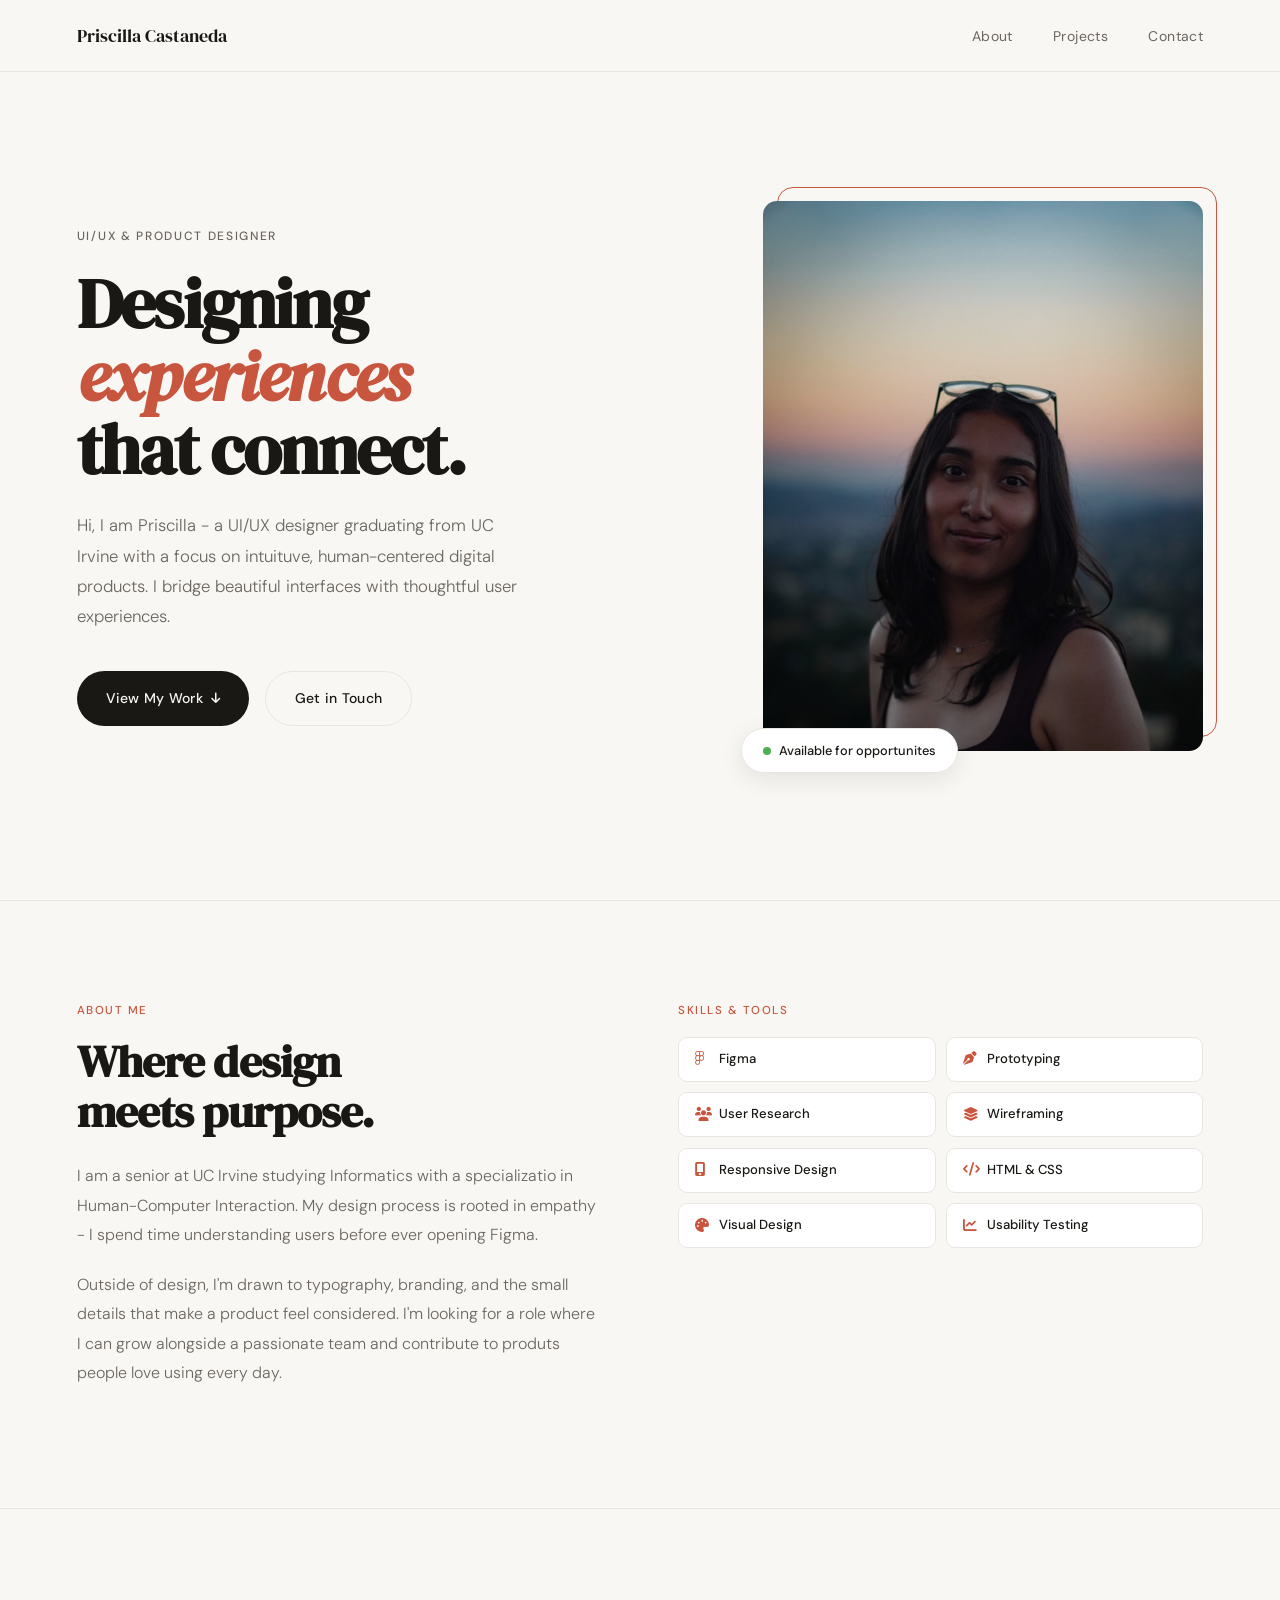
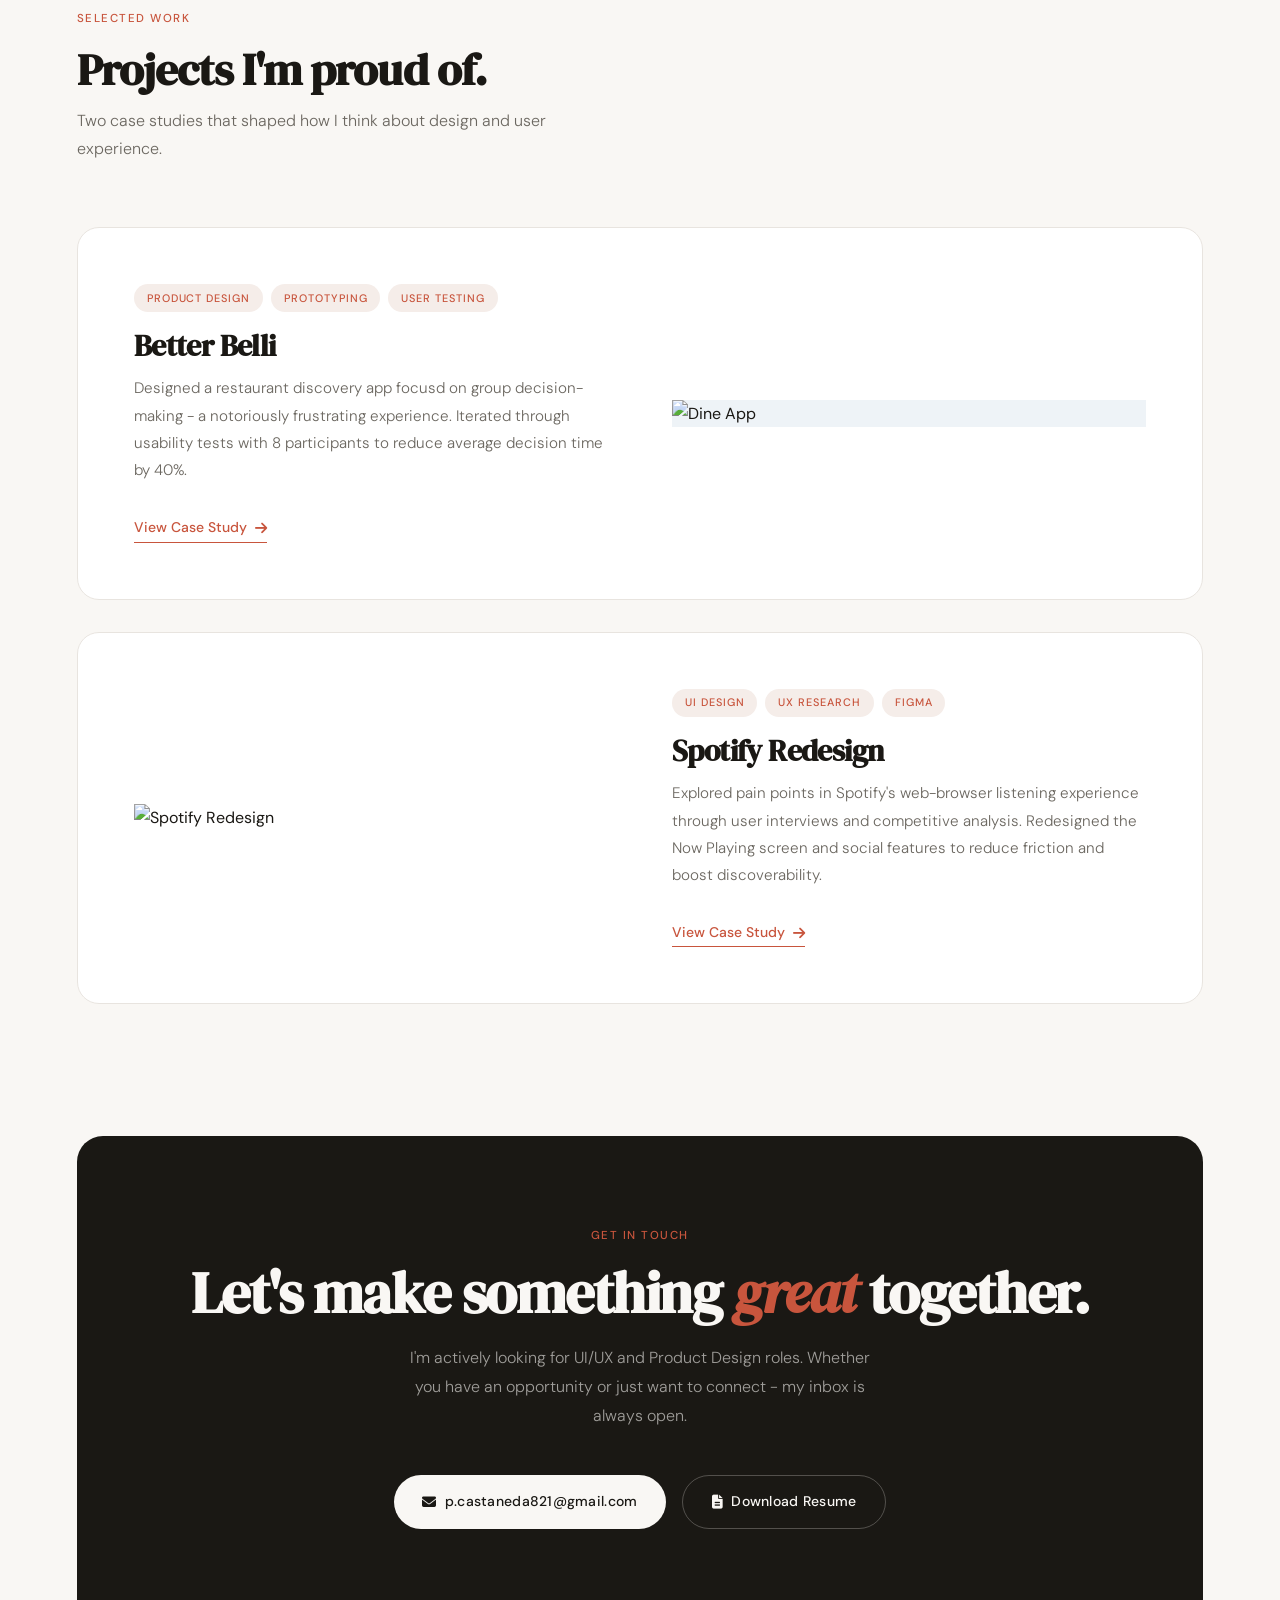
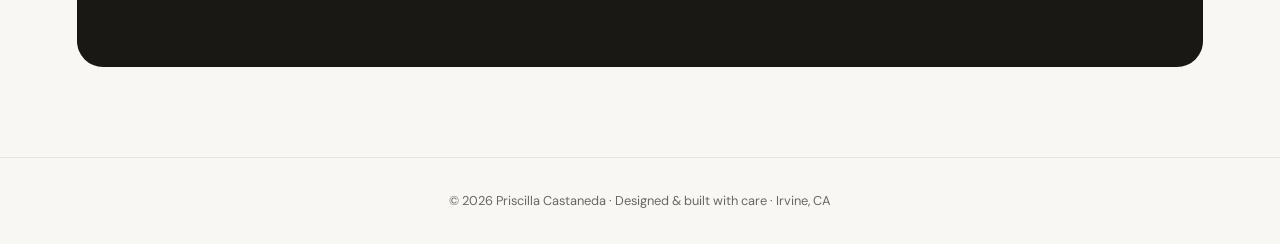
==== index.html @ 70fee2bb "changes" ====
<!doctype html>
<html lang="en">

<!--
WRITTEN BY: Priscilla Castaneda
-->

<head>
  <meta charset="utf-8">
  <meta name="viewport" content="width=device-width, initial-scale =1.0" />
  <meta name="author" content="Priscilla Castaneda">
  <meta name="description" content="Priscilla Castaneda - UI/UX & Product Designer based in Irvine, CA">
  <link rel="preconnect" href="https://fonts.googleapis.com">
  <link rel="preconnect" href="https://fonts.gstatic.com" crossorigin>
  <link
    href="https://fonts.googleapis.com/css2?family=DM+Serif+Display:ital@0;1&family=DM+Sans:ital,opsz,wght@0,9..40,300;0,9..40,400;0,9..40,500;1,9..40,300&display=swap"
    rel="stylesheet">
  <link rel="stylesheet" href="index.css">
  <link rel="stylesheet" href="https://cdnjs.cloudflare.com/ajax/libs/font-awesome/6.5.0/css/all.min.css">


  <title>Priscilla Castaneda - UI/UX Designer</title>
</head>

<body>
  <!-- NAV -->
  <nav>

    <span class="nav-logo">Priscilla Castaneda</span>
    <ul class="nav-links">
      <li><a href="#about">About</a></li>
      <li><a href="#projects">Projects</a></li>
      <li><a href="#contact">Contact</a></li>
    </ul>

  </nav>

  <!--HERO-->

  <section id="hero">
    <div class="hero-text">
      <p class="hero-greeting">UI/UX &amp; Product Designer</p>
      <h1 class="hero-name">Designing<br><em>experiences</em><br>that connect.</h1>
      <p class="hero-bio">
        Hi, I am Priscilla - a UI/UX designer graduating from UC Irvine with a
        focus on intuituve, human-centered digital products. I bridge
        beautiful interfaces with thoughtful user experiences.
      </p>
      <div class="hero-cta">
        <a href="#projects" class="btn-primary">View My Work <i class="fas fa-arrow-down"
            style="font-size:.75rem"></i></a>
        <a href="#contact" class="btn-ghost">Get in Touch</a>
      </div>
    </div>

    <div class="hero-image-wrap">
      <div class="hero-photo-frame">
        <img src="priscilla.jpeg" alt="Priscilla Castaneda" />
        <div class="hero-badge">
          <span class="badge-dot"></span> Available for opportunites
        </div>
      </div>
    </div>
  </section>

  <!--ABOUT-->
  <section id="about" class="section" style="border-top: 1px solid var(--border);">
    <div class="about-grid">
      <div class="reveal">
        <span class="section-label">About Me</span>
        <h2 class="about-heading">Where design<br>meets purpose.</h2>
        <p class="about-body">
          I am a senior at UC Irvine studying Informatics with a specializatio in Human-Computer Interaction.
          My design process is rooted in empathy - I spend time understanding users before ever opening Figma.
        </p>
        <p class="about-body">
          Outside of design, I'm drawn to typography, branding, and the small details that make
          a product feel considered. I'm looking for a role where I can grow alongside a passionate team and
          contribute to produts people love using every day.
        </p>
      </div>
      <div class="reveal" style="transition-delay:.15s">
        <span class="section-label">Skills &amp; Tools</span>
        <div class="skills-grid">
          <div class="skill-chip"><i class="fa-brands fa-figma"></i> Figma</div>
          <div class="skill-chip"><i class="fas fa-pen-nib"></i>Prototyping</div>
          <div class="skill-chip"><i class="fas fa-users"></i>User Research</div>
          <div class="skill-chip"><i class="fas fa-layer-group"></i>Wireframing</div>
          <div class="skill-chip"><i class="fas fa-mobile-screen"></i>Responsive Design</div>
          <div class="skill-chip"><i class="fas fa-code"></i>HTML &amp; CSS</div>
          <div class="skill-chip"><i class="fas fa-palette"></i>Visual Design</div>
          <div class="skill-chip"><i class="fas fa-chart-line"></i>Usability Testing</div>
        </div>
      </div>
    </div>
  </section>

  <section id="projects" class="section" style="border-top: 1px solid var(--border);">
    <div class="projects-intro reveal">
      <span class="section-label">Selected Work</span>
      <h2>Projects I'm proud of.</h2>
      <p>Two case studies that shaped how I think about design and user experience.</p>
    </div>

    <div class="project-card reverse reveal">
      <div class="project-img-wrap" style="background:#EEF3F7;">
        <img src="https://encrypted-tbn0.gstatic.com/images?q=tbn:ANd9GcToB6Zl0UfyRGFQlz-wdnf_TOk6IeLoeWOtQw&s"
          alt="Dine App" />
      </div>
      <div>
        <div class="project-meta">
          <span class="tag">Product Design</span><span class="tag">Prototyping</span>
          <span class="tag">User Testing</span>
        </div>
        <h3 class="project-title">Better Belli</h3>
        <p class="project-desc">
          Designed a restaurant discovery app focusd on group decision-making - a notoriously
          frustrating experience. Iterated through usability tests with 8 participants to reduce average
          decision time by 40%.
        </p>
        <a href="dine-case-study.html" class="project-link">View Case Study <i class="fas fa-arrow-right"></i></a>
      </div>
    </div>

    <div class="project-card reveal">
      <div class="project-img-wrap">
        <img
          src="https://static.vecteezy.com/system/resources/previews/006/057/992/non_2x/spotify-logo-on-transparent-background-free-vector.jpg"
          alt="Spotify Redesign" />
      </div>
      <div>
        <div class="project-meta">
          <span class="tag">UI Design</span><span class="tag">UX Research</span>
          <span class="tag">Figma</span>
        </div>
        <h3 class="project-title">Spotify Redesign</h3>
        <p class="project-desc">
          Explored pain points in Spotify's web-browser listening experience through user interviews and competitive
          analysis.
          Redesigned the Now Playing screen and social features to reduce friction and boost discoverability.
        </p>
        <a href="spotify-case-study.html" class="project-link">View Case Study <i class="fas fa-arrow-right"></i></a>
      </div>
    </div>
  </section>

  <div id="contact" class="reveal">
    <div class="contact-block">
      <span class="section-label">Get in Touch</span>
      <h2>Let's make something <em>great</em> together.</h2>
      <p>I'm actively looking for UI/UX and Product Design roles. Whether you have
        an opportunity or just want to connect - my inbox is always open.
      </p>
      <div class="contact-actions">
        <a href="mailto:p.castaneda821@gmail.com" class="btn-light"><i
            class="fas fa-envelope"></i>p.castaneda821@gmail.com</a>
        <a href="https://drive.google.com/file/d/1xocX229H1OEtYxUV4I8pQM0A27-TrgDI/view?usp=sharing" class="btn-outline-light"><i class="fas fa-file-lines"></i>Download Resume</a>
      </div>
    </div>
  </div>

  <!-- FOOTER -->
  <footer>
    <p>© 2026 Priscilla Castaneda · Designed &amp; built with care · Irvine, CA </p>
  </footer>

  <script>
    const reveals = document.querySelectorAll('.reveal');
    const obs = new IntersectionObserver(entries => {
      entries.forEach(e => {if (e.isIntersecting) e.target.classList.add('visible');});
    }, {threshold: 0.1});
    reveals.forEach(e1 => obs.observe(e1));
  </script>

</body>

</html>
---- index.css ----
*, *::before, *::after { box-sizing: border-box; margin: 0; padding:0; }

    :root {
        --bg: #F9F7F4;
        --surface: #FFFFFf;
        --ink: #1A1814;
        --ink-soft: #6B6760;
        --accent: #C8553D;
        --accent-light: #F5EDE9;
        --border: #E8E4DF;
        --radius: 12px;
        --nav-h: 72px;
        --font-display: 'DM Serif Display', Georgia, serif;
        --font-body: 'DM Sans', sans-serif;
    }


    html { scroll-behavior: smooth;}


    body {
        background: var(--bg);
        color: var(--ink);
        font-family: var(--font-body);
        font-size: 16px;
        line-height: 1.7;
        -webkit-font-smoothing: antialiased;
    }

    img {display: block; max-width: 100%; }
    a {color: inherit; text-decoration: none; }

    nav {
        position: fixed; top:0; left: 0; right: 0;
        height: var(--nav-h);
        background: rgba(249,247,244,0.9);
        backdrop-filter: blur(14px);
        border-bottom: 1px solid var(--border);
        display: flex; align-items: center; justify-content: space-between;
        padding: 0 6vw; z-index: 100;
    }

    .nav-logo {
        font-family: var(--font-display);
        font-size: 1.15rem; color: var(--ink);
    }
    .nav-links {display: flex; gap: 2.5rem; list-style: none; }
    .nav-links a {
        font-size: 0.875rem; font-weight: 400; color: var(--ink-soft);
        letter-spacing: 0.03em; position: relative; transition: color 0.2s;
    }

    .nav-links a::after {
        content: ''; position: absolute; bottom: -3px; left: 0; 
        width: 0; height: 1px; background: var(--accent);
        transition: width 0.25s ease;
    }
    .nav-links a:hover {color: var(--ink); }
    .nav-links a:hover::after {width: 100%; }

    /* -- HERO -- */

    #hero {
        min-height: 100svh;
        display: grid; grid-template-columns: 1fr 1fr;
        align-items: center; gap: 4rem;
        padding: calc(var(--nav-h) + 60px) 6vw 80px;
    }

    .hero-greeting {
        font-size: 0.75rem; font-weight: 500; letter-spacing: 0.14em;
        text-transform: uppercase; color: var(--ink-soft); margin-bottom: 1.25rem;
        opacity: 0; animation: fadeUp 0.7s ease 0.1s forwards;
    }

    .hero-name {
        font-family: var(--font-display);
        font-size: clamp(3.25rem, 5.5vw, 5.5rem);
        line-height: 1.04; letter-spacing: -0.025em; margin-bottom: 1.5rem;
        opacity: 0; animation: fadeUp 0.7s ease 0.25s forwards;
    }

    .hero-name em {
        font-style: italic; color: var(--accent);
    }

    .hero-bio {
        font-size: 1.05rem; font-weight: 300; color: var(--ink-soft);
        line-height: 1.8; max-width: 460px; margin-bottom: 2.5rem;
        opacity: 0; animation: fadeUp 0.7s ease 0.4s forwards;
    }

    .hero-cta {
        display: flex; gap: 1rem; flex-wrap: wrap;
        opacity: 0; animation: fadeUp 0.7s ease 0.55s forwards;
    }

    .btn-primary {
        display: inline-flex; align-items: center; gap: 0.5rem;
        background: var(--ink); color: var(--bg);
        font-family: var(--font-body); font-size: 0.875rem; font-weight: 500;
        padding: 0.9rem 1.8rem; border-radius: 999px; letter-spacing: 0.02em;
        transition: background 0.2s, transform 0.2s;
    }
    
    .btn-primary:hover {background: var(--accent); transform: translateY(-2px);}

    .btn-ghost {
        display: inline-flex; align-items: center; gap: 0.5rem;
        background: transparent; color: var(--ink);
        font-family: var(--font-body); font-size: 0.875rem; font-weight: 500;
        padding: 0.9rem 1.8rem; border-radius: 999px;
        border: 1.5px solid var(--border); letter-spacing: 0.02em;
        transition: border-color 0.2s, transform 0.2s;
    }

    .btn-ghost:hover { border-color: var(--ink); transform: translateY(-2px);}

    /* Hero photo */
    .hero-image-wrap {
        display: flex; justify-content: flex-end; align-items: center;
        opacity: 0; animation: fadeIn 0.9s ease 0.5s forwards;
    }

    .hero-photo-frame {
        position: relative; width: min(440px, 44vw);
    }

    .hero-photo-frame::before {
        content: ''; position: absolute;
        inset: -14px -14px 14px 14px;
        border: 1.5px solid var(--accent);
        border-radius: 16px; z-index: 0;
    }

    .hero-photo-frame img {
        position: relative; z-index: 1; width: 100%;
        aspect-ratio: 4/5; object-fit: cover; object-position: top center;
        border-radius: 14px; filter: grayscale(10%);
    }

    .hero-badge {
        position: absolute; bottom: -22px; left: -22px; z-index: 2;
        background: var(--surface); border: 1px solid var(--border);
        border-radius: 999px; padding: 0.65rem 1.3rem;
        font-size: 0.8rem; font-weight: 500; color: var(--ink);
        display: flex; align-items: center; gap: 0.5rem;
        box-shadow: 0 6px 24px rgba(0,0,0,0.09); white-space: nowrap;
    }

    .badge-dot {
        width: 8px; height: 8px; border-radius: 50%; background: #4CAF50;
        animation: pulse 2s ease infinite;
    }

    /* -- SECTION SHARED --*/
    .section {padding: 100px 6vw; }
    .section-label {
        font-size: 0.72rem; font-weight: 500; letter-spacing: 0.13em;
        text-transform: uppercase; color: var(--accent); margin-bottom: 1rem;
        display: block;
    }

    /* -- ABOUT */
    .about-grid {
        display: grid; grid-template-columns: 1fr 1fr; gap: 6vw; align-items: start;
    }

    .about-heading {
        font-family: var(--font-display);
        font-size: clamp(2.25rem, 3.5vw, 3.25rem);
        line-height: 1.12; letter-spacing: -0.02em; margin-bottom: 1.5rem;
    }

    .about-body {
        font-size: 1rem; font-weight: 300; color: var(--ink-soft);
        line-height: 1.85; margin-bottom: 1.25rem;
    }

    .skills-grid {
        display: grid; grid-template-columns: 1fr 1fr; gap: 0.65rem; margin-top: 0.5rem;
    }

    .skill-chip {
        background: var(--surface); border: 1px solid var(--border);
        border-radius: 9px; padding: 0.65rem 1rem;
        font-size: 0.82rem; font-weight: 500; color: var(--ink);
        display: flex; align-items: center; gap: 0.5rem;
        transition: border-color 0.2s, transform 0.15s;
    }

    .skill-chip:hover { 
        border-color: var(--accent); transform:  translateY(-2px);
    }
    .skill-chip i {color: var(--accent); width: 16px; font-size: 0.85rem; }

    /* -- PROJECTS -- */
    .projects-intro { max-width: 520px; margin-bottom: 4rem;}
    .projects-intro h2 {
        font-family: var(--font-display);
        font-size: clamp(2.25rem, 3.5vw, 3.25rem);
        line-height: 1.12; letter-spacing: -0.02em; margin-bottom: 0.75rem;
    }

    .projects-intro p {
        font-size: 1rem; font-weight: 300; color: var(--ink-soft); line-height: 1.75;
    }

    .project-card {
        display: grid; grid-template-columns: 1fr 1fr;
        gap: 5vw; align-items: center;
        background: var(--surface); border: 1px solid var(--border);
        border-radius: 22px; padding: 3.5rem; margin-bottom: 2rem;
        transition: box-shadow 0.35s, transform 0.35s; overflow: hidden;
    }

    .project-card:hover { box-shadow: 0 20px 60px rgba(0,0,0,0.09); transform: translateY(-5px);}

    .project-card.reverse {
        direction: rtl;
    }
    .project-card.reverse > * { direction: ltr;}

    .project-img-wrap img{
        width: 72%; height: 72%; object-fit: contain;
        transition: transform 0.45s ease;
    }

    .project-card:hover .project-img-wrap img { transform: scale(1.07);}

    .project-meta { display: flex; gap: 0.5rem; flex-wrap: wrap; margin-bottom: 1rem;}

    .tag {
        font-size: 0.68rem; font-weight: 500; letter-spacing: 0.09em;
        text-transform:uppercase; background: var(--accent-light);
        color: var(--accent); padding: 0.3rem 0.8rem; border-radius: 999px;
    }

    .project-title{
        font-family: var(--font-display);
        font-size: 1.85rem; letter-spacing: -0.02em; line-height: 1.2; margin-bottom: 0.75rem;
    }

    .project-desc{
        font-size: 0.95rem; font-weight: 300; color: var(--ink-soft);
        line-height: 1.8; margin-bottom: 1.75rem;
    }

    .project-link{
        display: inline-flex; align-items: center; gap: 0.5rem;
        font-size: 0.875rem; font-weight: 500; color: var(--accent);
        border-bottom: 1px solid var(--accent); padding-bottom: 2px;
        transition: gap 0.2s;
    }

    .project-link:hover {gap: 0.85rem;}

    /* -- CONTACT -- */
    .contact-block{
        background: var(--ink); color: var(--bg);
        border-radius: 26px; margin: 0 6vw 90px;
        padding: 90px 6vw; text-align: center;
    }

    .contact-block .section-label {color: var(--accent);}
    .contact-block h2{
        font-family: var(--font-display);
        font-size: clamp(2.25rem, 4.5vw, 4rem);
        line-height: 1.08; letter-spacing: -0.025em;
        color: var(--bg); margin-bottom: 1.25rem;
    }

    .contact-block h2 em {font-style: italic; color: var(--accent);}
    .contact-block p{
        font-size: 1rem; font-weight: 300;
        color: rgba(249,247,244,0.6); max-width: 460px;
        margin: 0 auto 2.75rem; line-height: 1.8;
    }

    .contact-actions {
        display: flex; justify-content: center; gap: 1rem;
        flex-wrap: wrap; margin-bottom: 3rem;
    }

    .btn-light{
        display: inline-flex; align-items: center; gap: 0.5rem;
        background: var(--bg); color: var(--ink);
        font-family: var(--font-body); font-size: 0.875rem; font-weight: 500;
        padding: 0.9rem 1.8rem; border-radius: 999px; letter-spacing: 0.02em;
        transition: background 0.2s, color 0.2s, transform 0.2s;
    }

    .btn-light:hover { background: var(--accent); color: white; transform: translateY(-2px);}
    .btn-outline-light {
        display: inline-flex; align-items: center; gap: 0.5rem;
        background: transparent; color: var(--bg);
        font-family: var(--font-body); font-size: 0.875rem; font-weight: 500;
        padding: 0.9rem 1.8rem; border-radius: 999px;
        border: 1.5px solid rgba(249, 247, 244, 0.25); letter-spacing: 0.02em;
        transition: border-color 0.2s, transform 0.2s;
    }

    .btn-outline-light:hover {border-color: var(--bg); transform: translateY(-2px);}

    .social-row {display: flex; justify-content: center; gap: 1.1rem;}
    .social-row a {
        width: 46px; height: 46px; border-radius: 50%;
        border: 1px solid rgba(249, 247, 244, 0.18);
        display: flex; align-items: center; justify-content: center;
        color: rgba(249,247, 244, 0.55); font-size: 1rem;
        transition: border-color 0.2s, color 0.2s, transform 0.2s;
    }

    .social-row a:hover { border-color: var(--accent); color: var(--accent); transform: translateY(-3px);}

    /* -- FOOTER -- */
    footer {
        text-align: center; padding: 2rem 6vw;
        font-size: 0.8rem; color: var(--ink-soft);
        border-top: 1px solid var(--border);
    }

    /* -- REVEAL -- */
    .reveal {
        opacity: 0; transform: translateY(30px);
        transition: opacity 0.65s ease, transform 0.65s ease;
    }
    .reveal.visible { opacity: 1; transform: translateY(0);}

    /* -- ANIMATION -- */
    @keyframes fadeUp{
        from {opacity: 0; transform: translateY(24px);}
        to {opacity: 1; transform: translateY(0);}
    }

    @keyframes fadeIn{
        from {opacity: 0;} to {opacity: 1;}
    }

    @keyframes pulse {
        0%, 100% {opacity: 1; transform: scale(1);}
        50% {opacity: 0.55; transform: scale(1.35);}
    }

    /* -- RESPONSIVE -- */
    @media (max-width: 860px){
        #hero {grid-template-columns: 1fr; min-height: auto; padding-top: calc(var(--nav-h) + 48px);}
        .hero-image-wrap {justify-content: center; order: -1;}
        .hero-photo-frame {width: min(300px, 72vw);}
        .about-grid {grid-template-columns: 1fr;}
        .project-card {grid-template-columns: 1fr; padding: 2.25rem;}
        .project-card.reverse {direction: ltr;}
    }

    @media (max-width: 560px) {
        .nav-links {display: none;}
        .contact-block {padding: 60px 6vw;}
    }
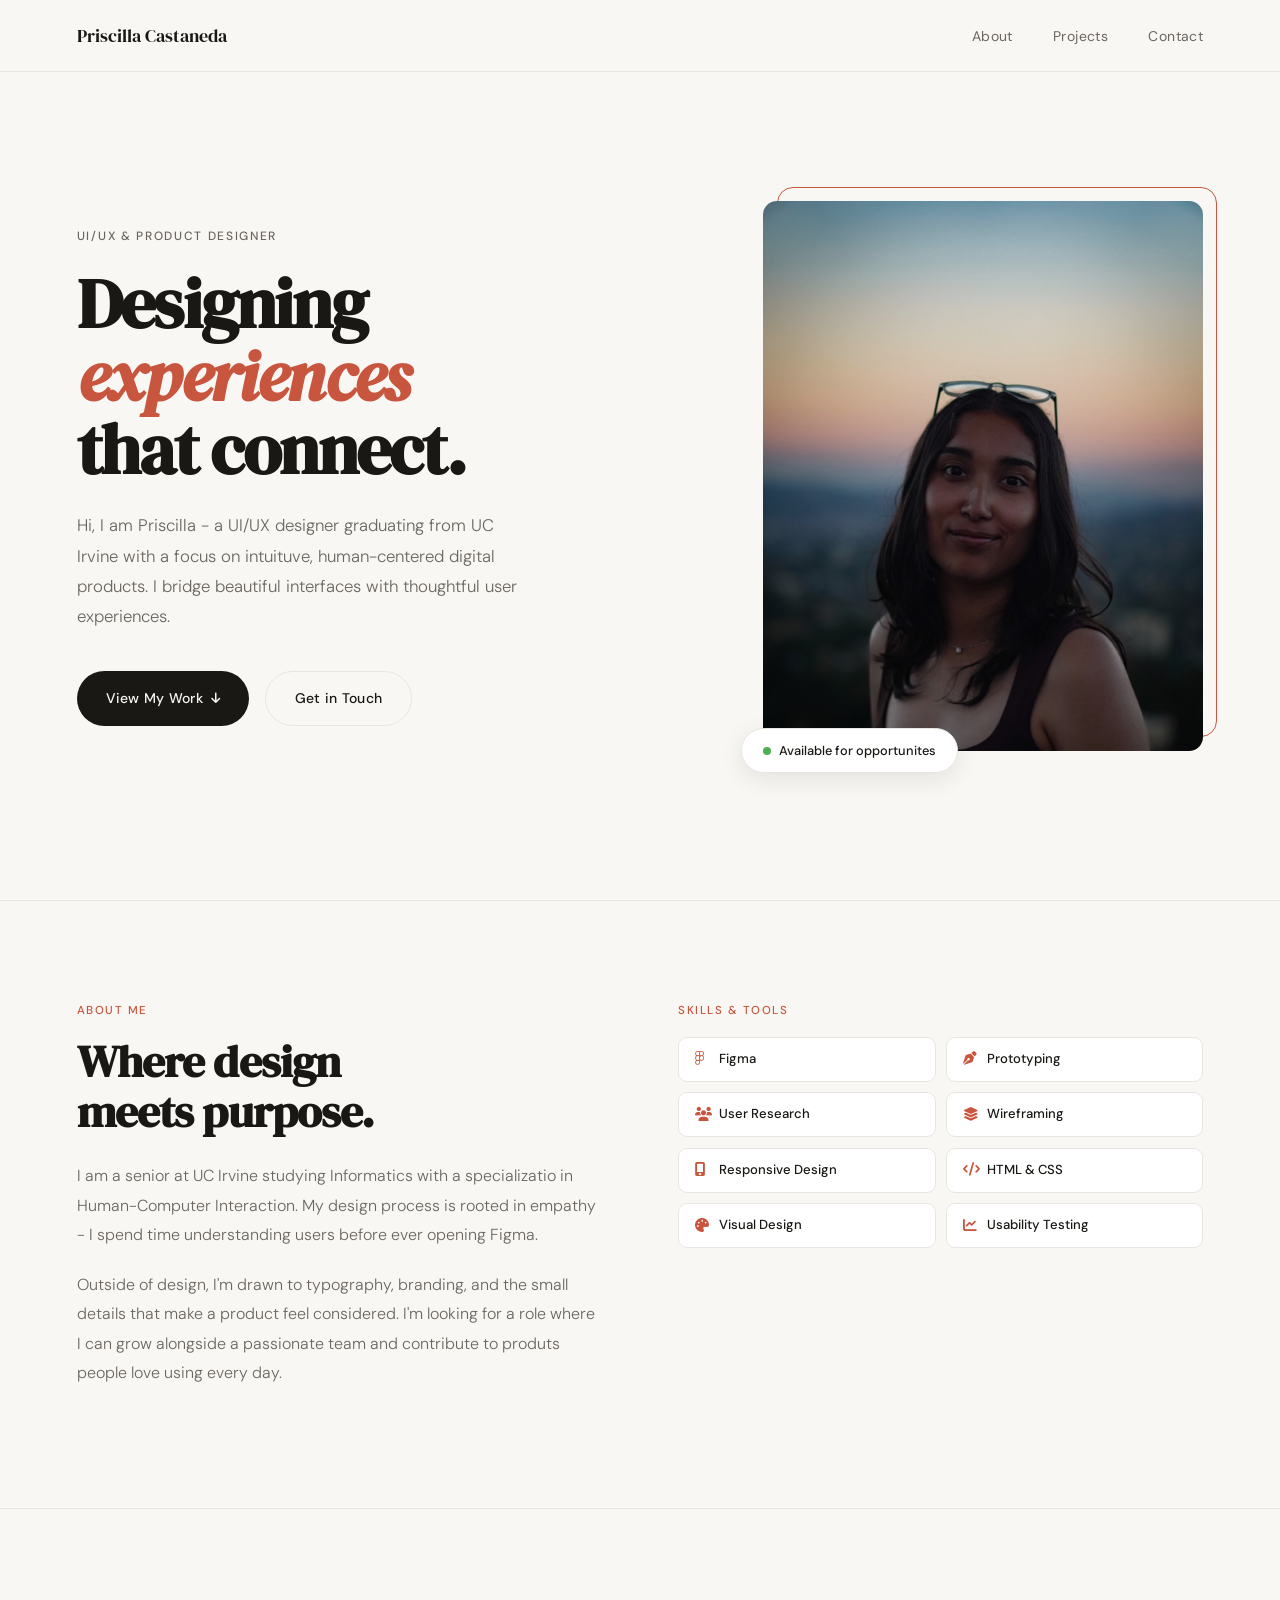
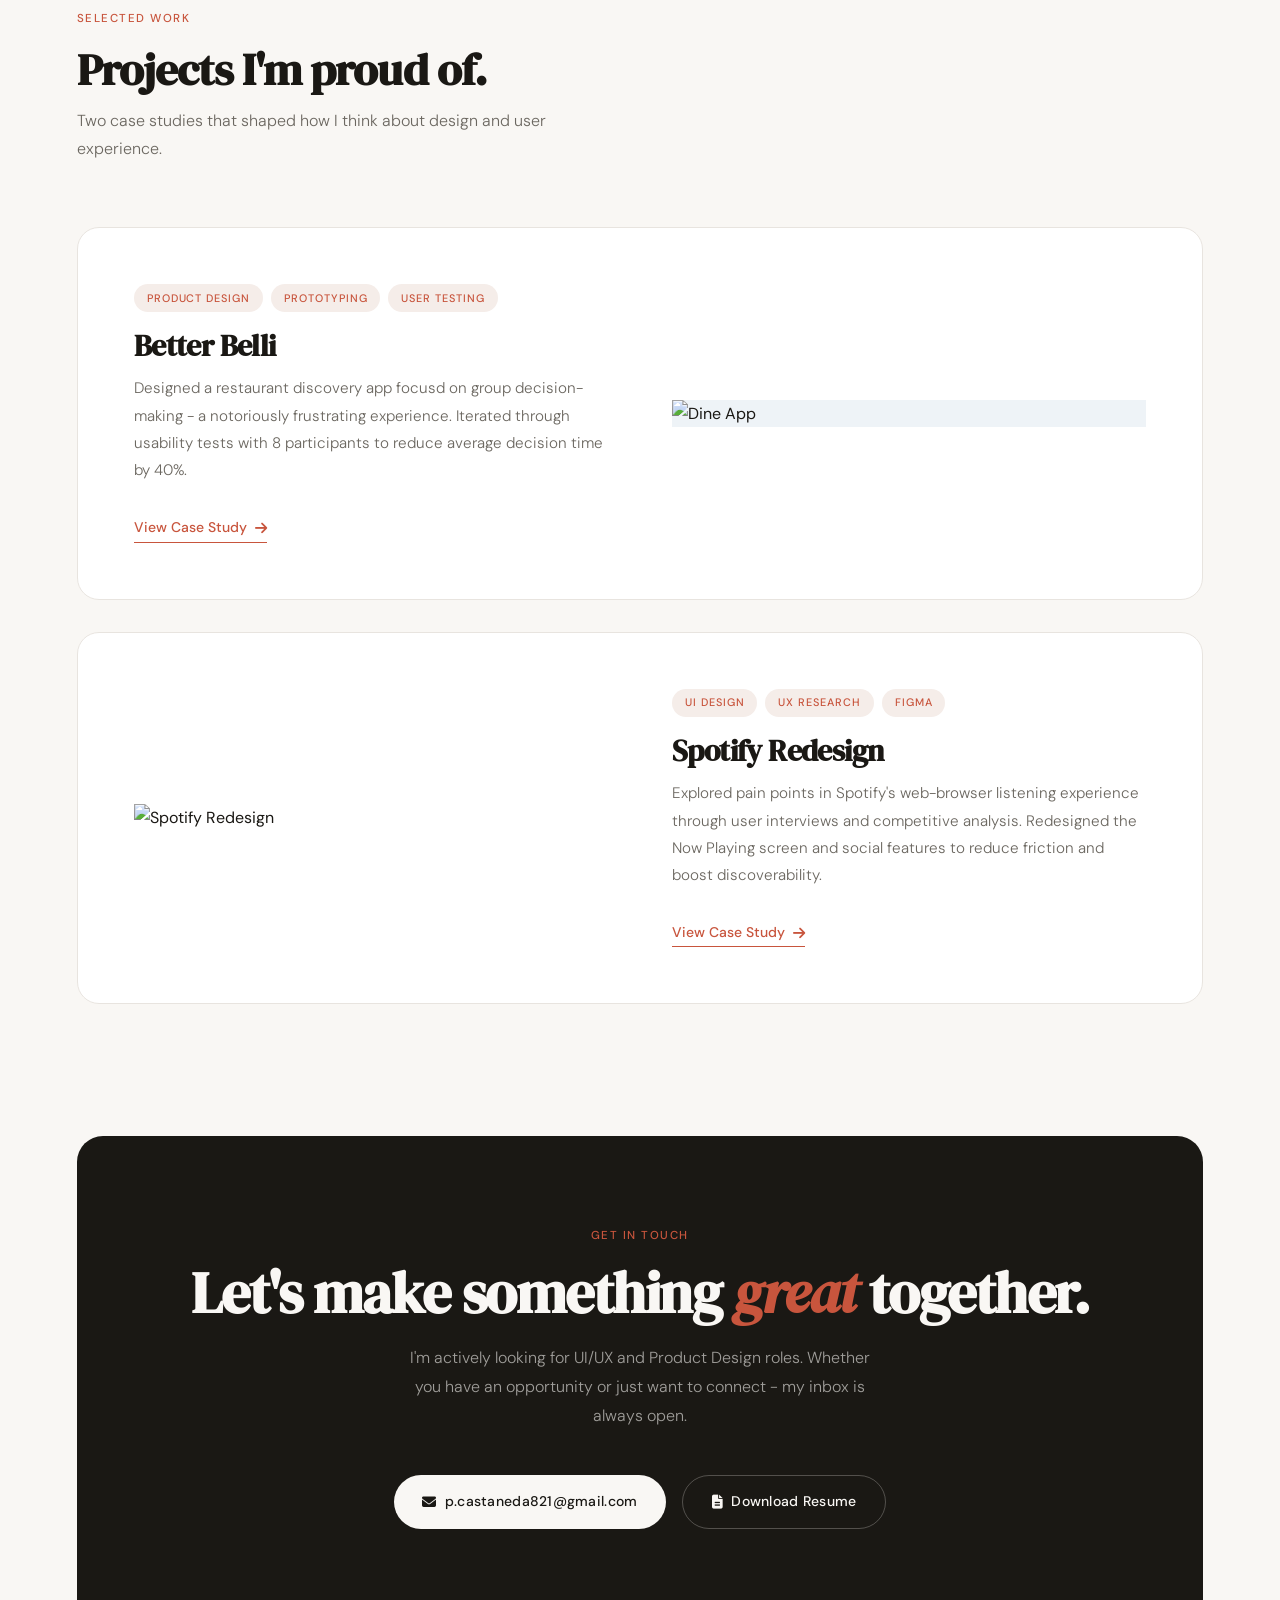
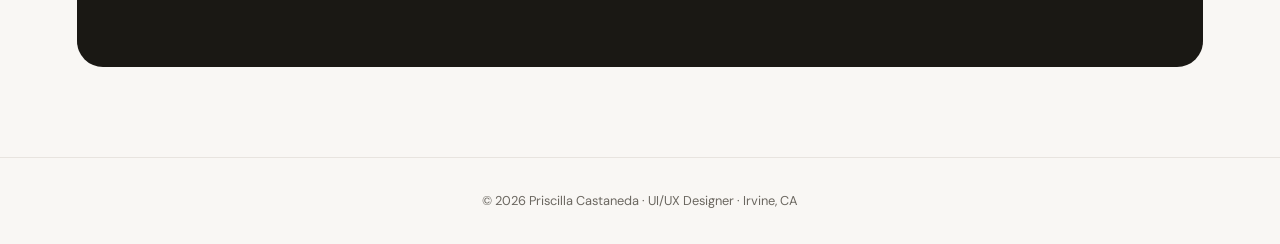
==== commit b220ded2: "changes" ====
--- a/index.html
+++ b/index.html
@@ -161,7 +161,7 @@
 
   <!-- FOOTER -->
   <footer>
-    <p>© 2026 Priscilla Castaneda · Designed &amp; built with care · Irvine, CA </p>
+    <p>© 2026 Priscilla Castaneda · UI/UX Designer · Irvine, CA </p>
   </footer>
 
   <script>
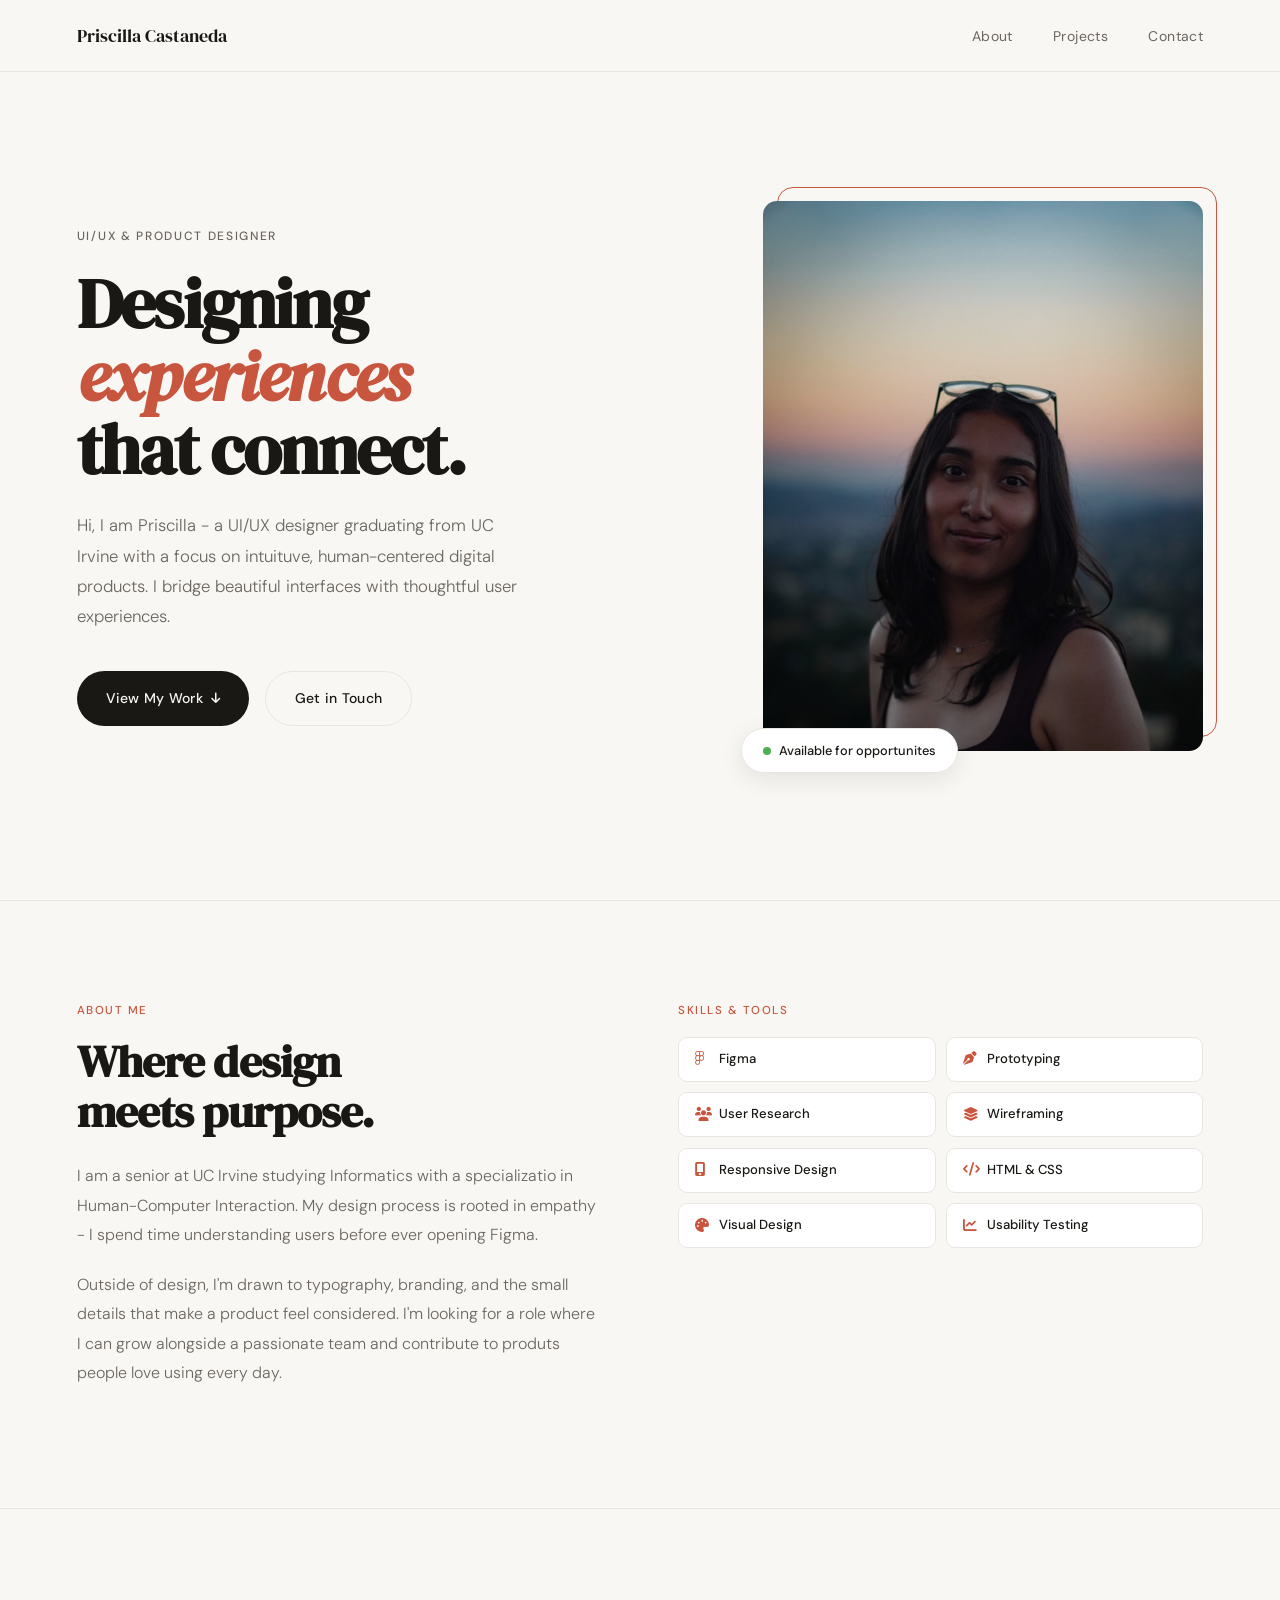
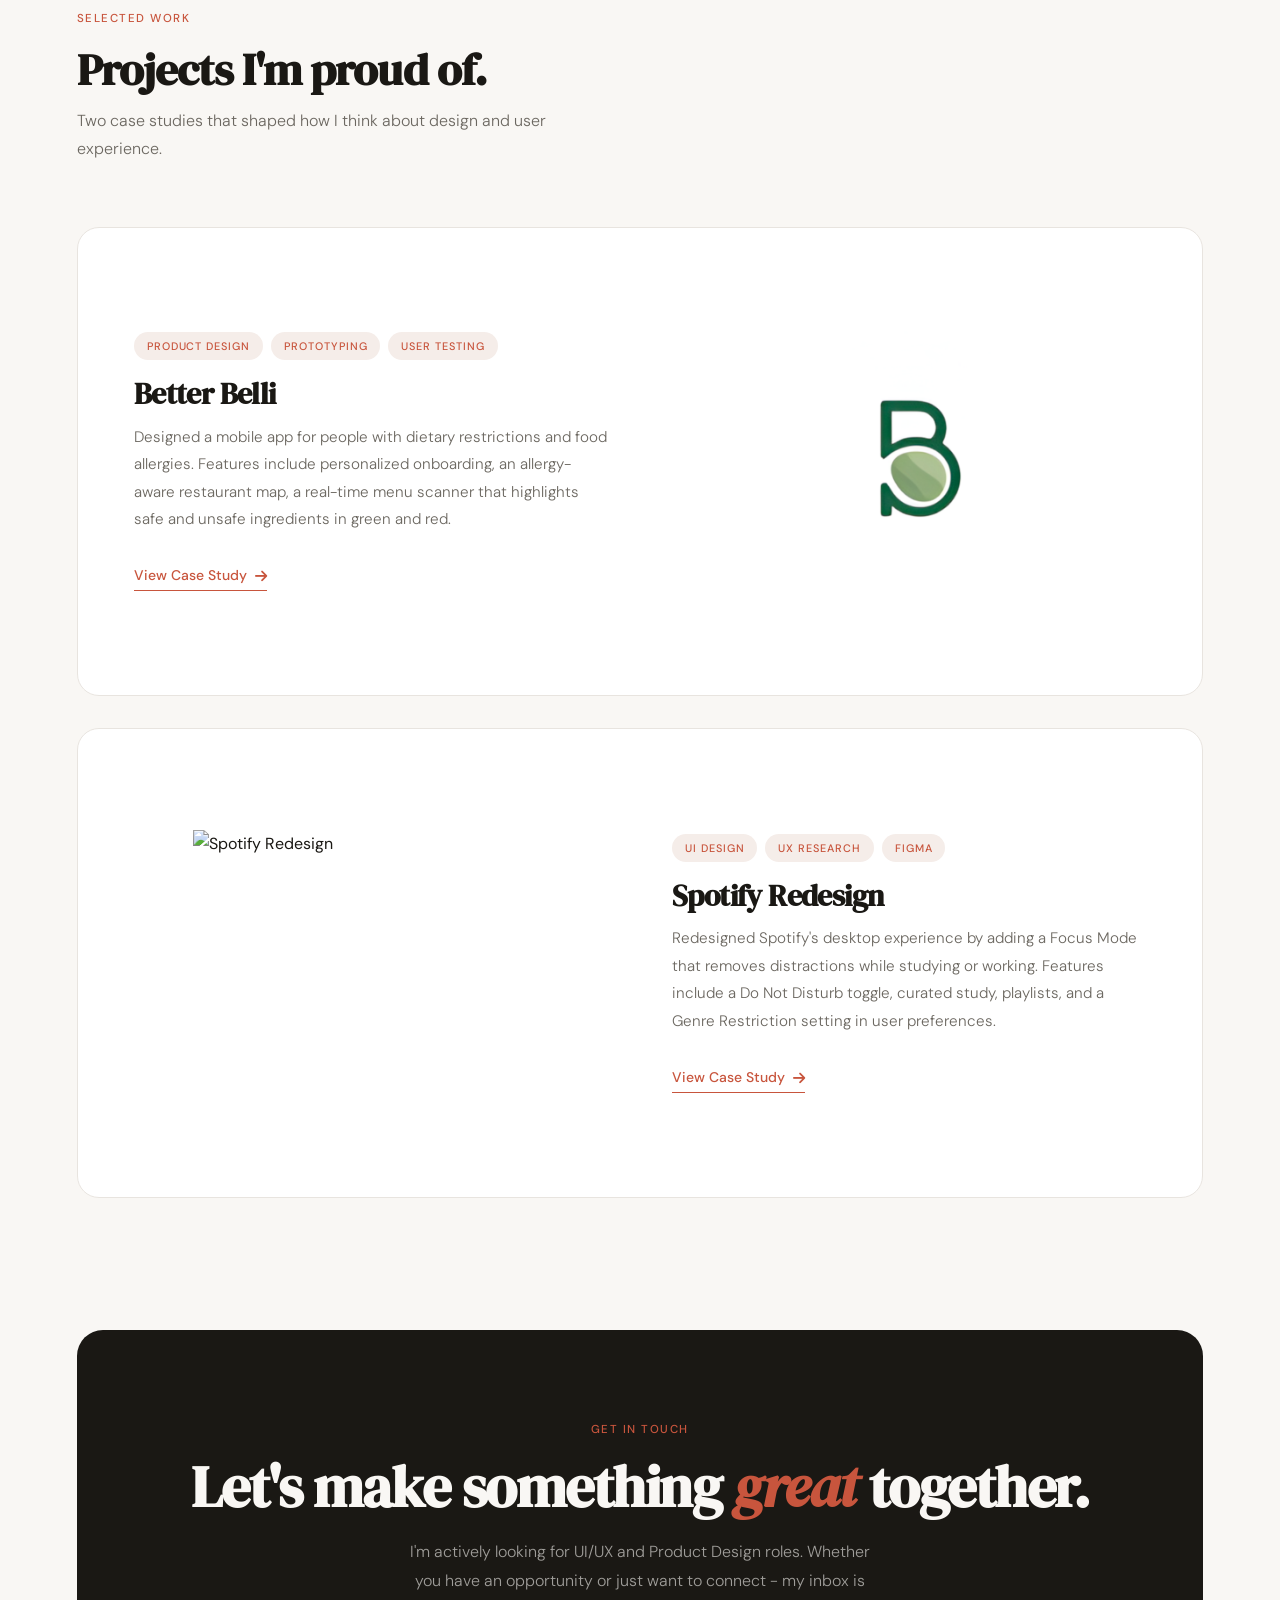
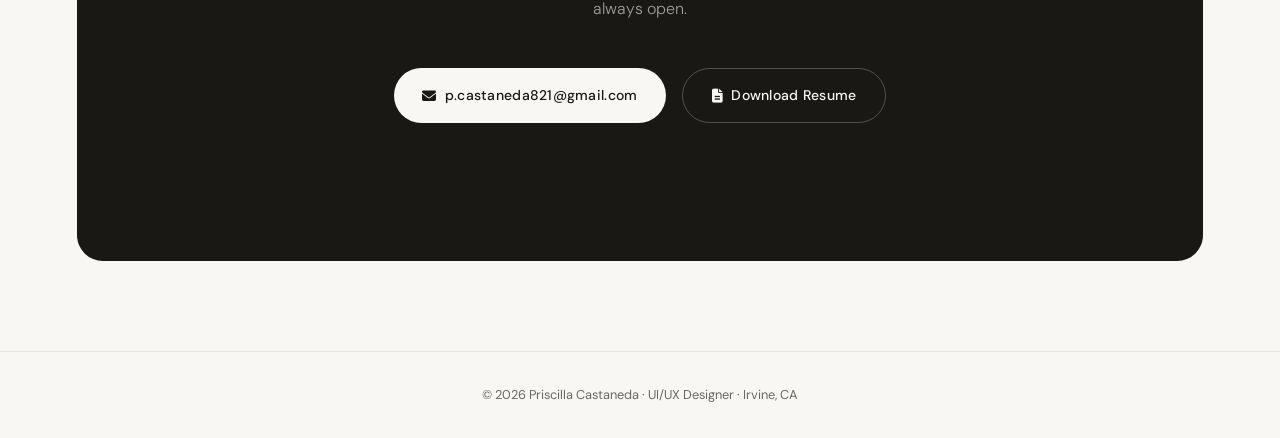
==== commit 521f0b4d: "changes" ====
--- a/index.html
+++ b/index.html
@@ -103,9 +103,8 @@
     </div>
 
     <div class="project-card reverse reveal">
-      <div class="project-img-wrap" style="background:#EEF3F7;">
-        <img src="https://encrypted-tbn0.gstatic.com/images?q=tbn:ANd9GcToB6Zl0UfyRGFQlz-wdnf_TOk6IeLoeWOtQw&s"
-          alt="Dine App" />
+      <div class="project-img-wrap" style="background: transparent">
+        <img src="BETTER BELLI APP.png" alt="Better Belli App" />
       </div>
       <div>
         <div class="project-meta">
@@ -114,16 +113,16 @@
         </div>
         <h3 class="project-title">Better Belli</h3>
         <p class="project-desc">
-          Designed a restaurant discovery app focusd on group decision-making - a notoriously
-          frustrating experience. Iterated through usability tests with 8 participants to reduce average
-          decision time by 40%.
+          Designed a mobile app for people with dietary restrictions and food allergies. Features include personalized
+          onboarding, an allergy-aware restaurant map, a real-time menu scanner that highlights safe and unsafe ingredients
+          in green and red.
         </p>
         <a href="dine-case-study.html" class="project-link">View Case Study <i class="fas fa-arrow-right"></i></a>
       </div>
     </div>
 
     <div class="project-card reveal">
-      <div class="project-img-wrap">
+      <div class="project-img-wrap" style="background: transparent">
         <img
           src="https://static.vecteezy.com/system/resources/previews/006/057/992/non_2x/spotify-logo-on-transparent-background-free-vector.jpg"
           alt="Spotify Redesign" />
@@ -135,9 +134,9 @@
         </div>
         <h3 class="project-title">Spotify Redesign</h3>
         <p class="project-desc">
-          Explored pain points in Spotify's web-browser listening experience through user interviews and competitive
-          analysis.
-          Redesigned the Now Playing screen and social features to reduce friction and boost discoverability.
+          Redesigned Spotify's desktop experience by adding a Focus Mode that removes distractions while
+          studying or working. Features include a Do Not Disturb toggle, curated study, playlists, and a Genre Restriction setting in user 
+          preferences.
         </p>
         <a href="spotify-case-study.html" class="project-link">View Case Study <i class="fas fa-arrow-right"></i></a>
       </div>
@@ -154,7 +153,7 @@
       <div class="contact-actions">
         <a href="mailto:p.castaneda821@gmail.com" class="btn-light"><i
             class="fas fa-envelope"></i>p.castaneda821@gmail.com</a>
-        <a href="https://drive.google.com/file/d/1xocX229H1OEtYxUV4I8pQM0A27-TrgDI/view?usp=sharing" class="btn-outline-light"><i class="fas fa-file-lines"></i>Download Resume</a>
+        <a href="https://drive.google.com/file/d/1xocX229H1OEtYxUV4I8pQM0A27-TrgDI/view?usp=sharing" target="_blank" class="btn-outline-light"><i class="fas fa-file-lines"></i>Download Resume</a>
       </div>
     </div>
   </div>
--- a/index.css
+++ b/index.css
@@ -221,8 +221,18 @@
     }
     .project-card.reverse > * { direction: ltr;}
 
+        .project-img-wrap {
+            border-radius: 14px;
+            overflow: hidden;
+            background: #EEF3F7;
+            aspect-ratio: 4/3;
+            display: flex;
+            align-items: center;
+            justify-content: center;
+        }
+        
     .project-img-wrap img{
-        width: 72%; height: 72%; object-fit: contain;
+        width: 75%; height: 75%; object-fit: contain;
         transition: transform 0.45s ease;
     }
 
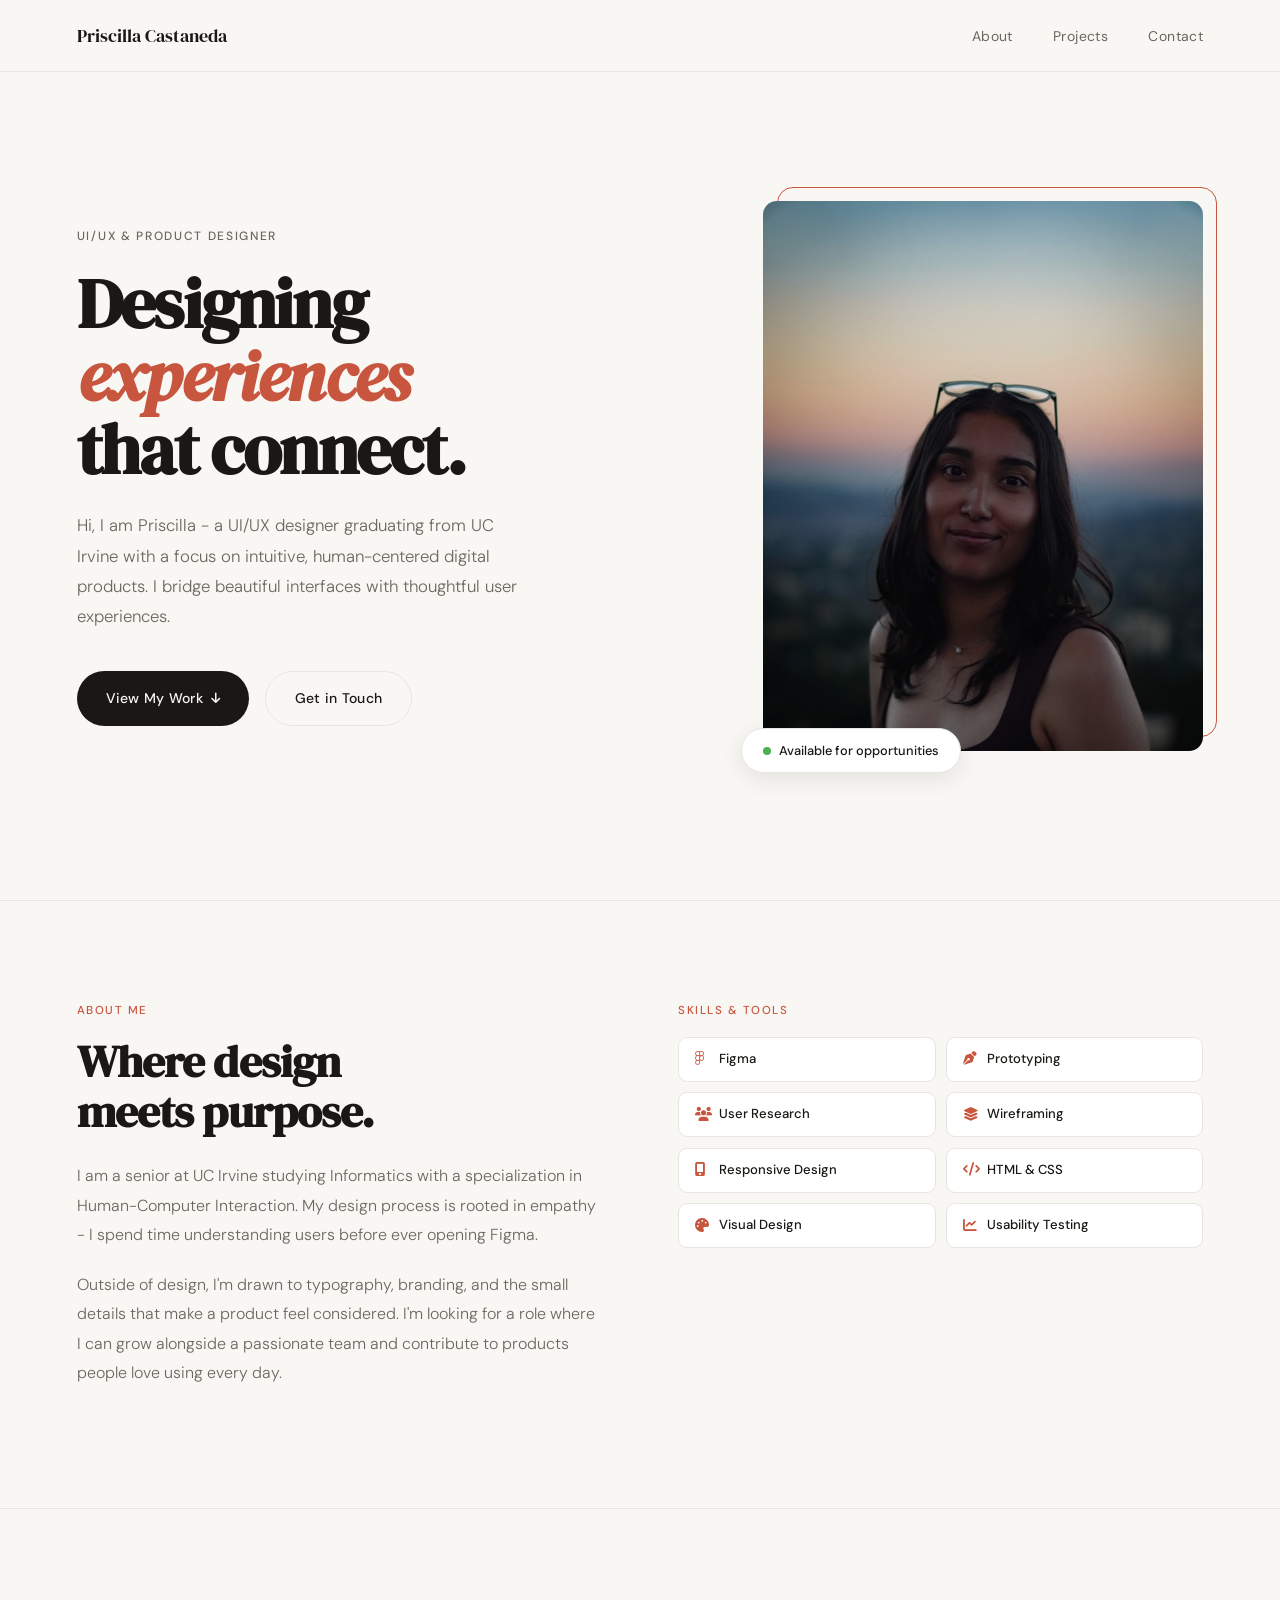
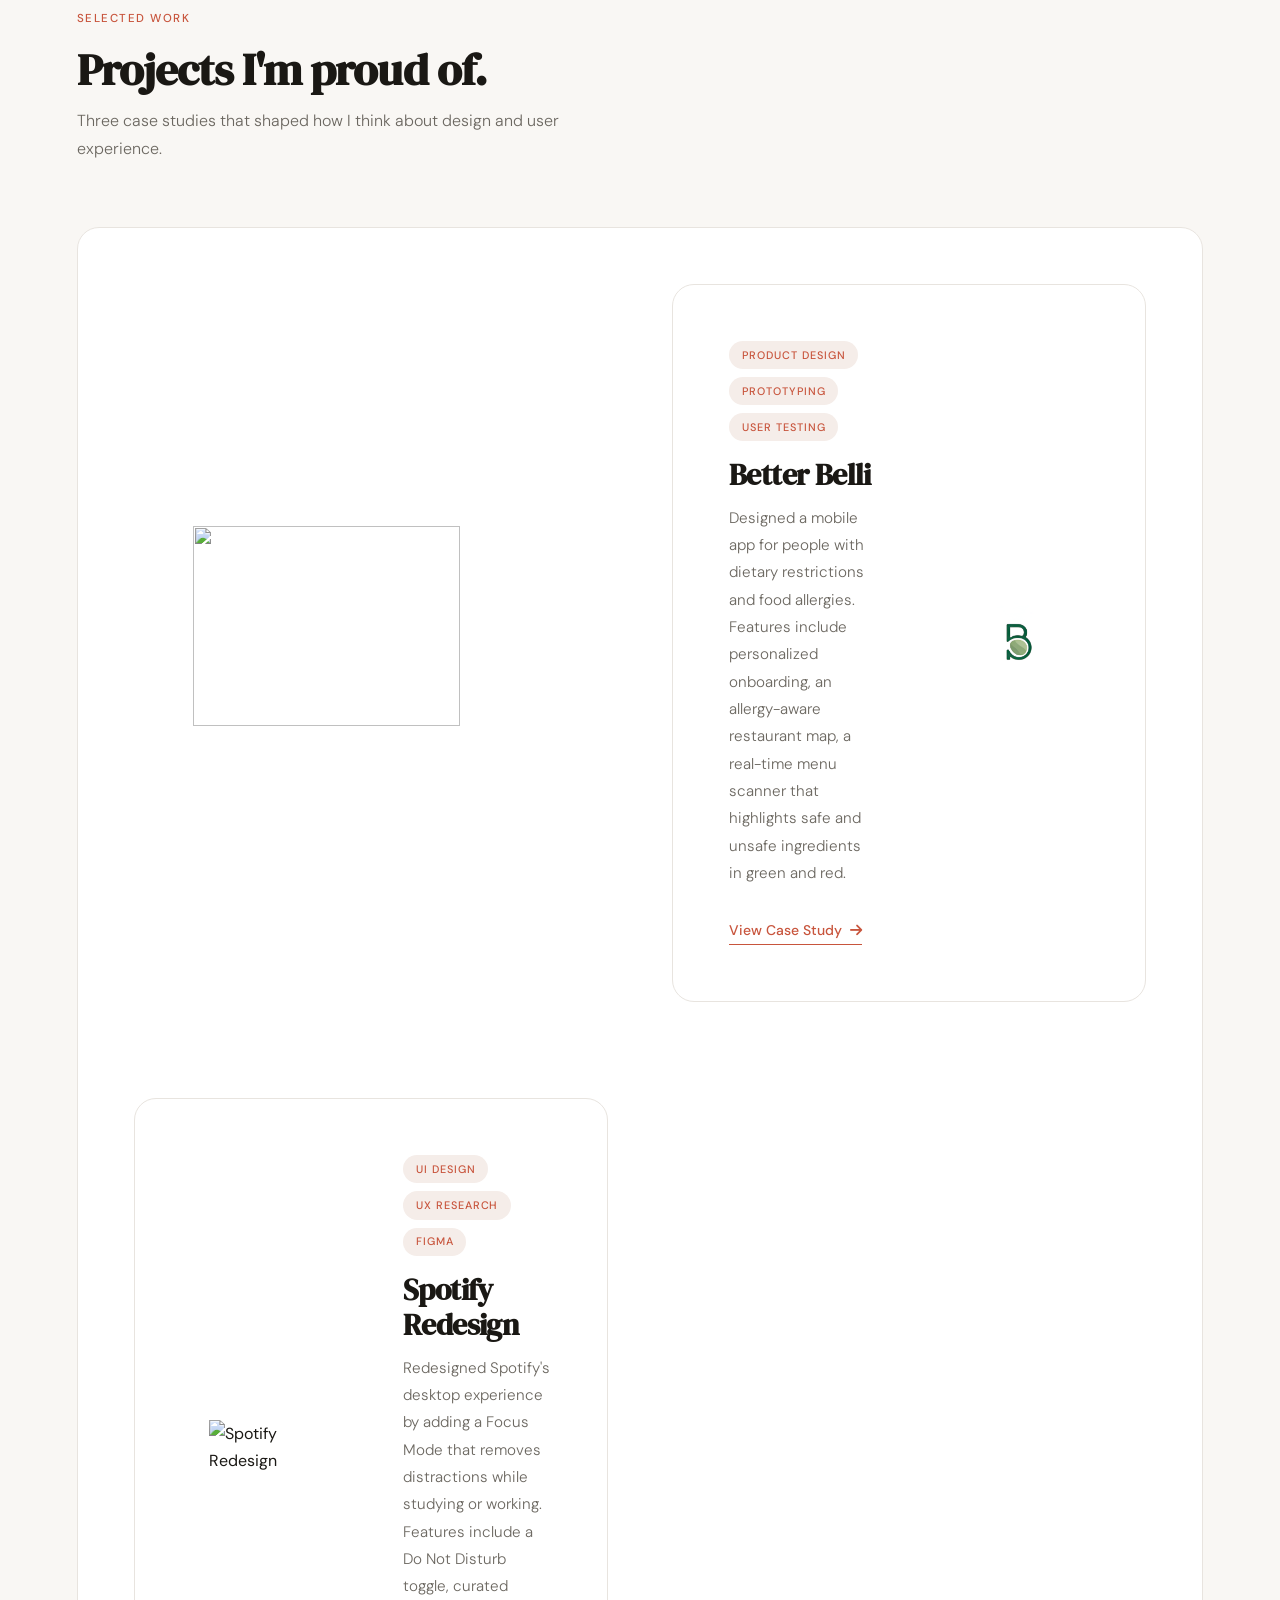
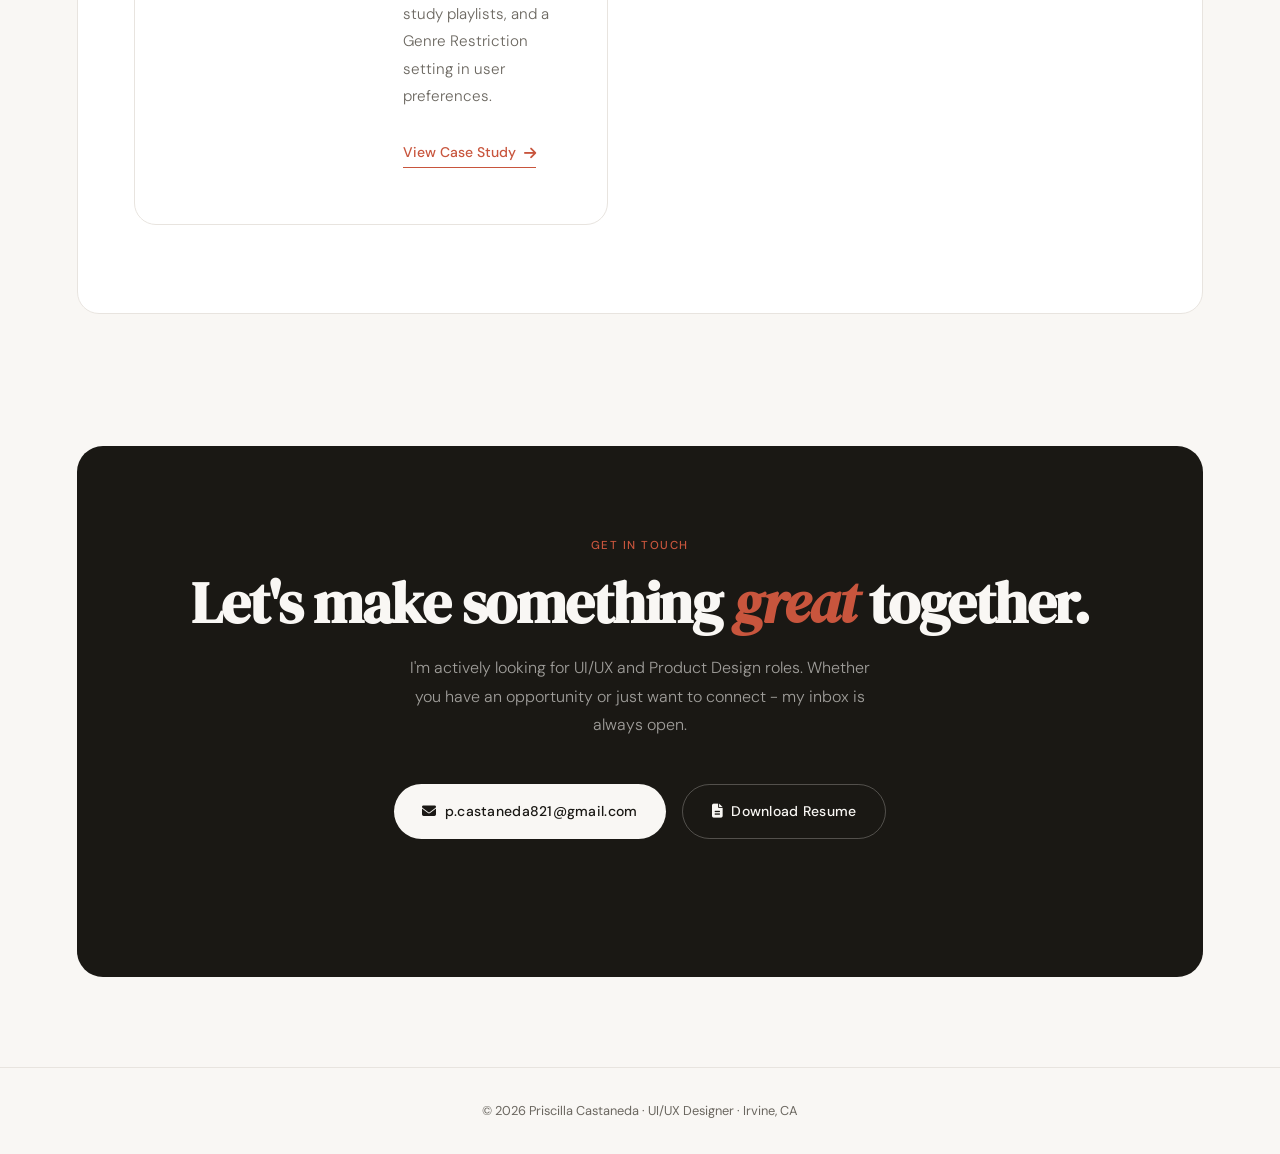
==== commit 232fefc5: "fixing typos" ====
--- a/index.html
+++ b/index.html
@@ -43,7 +43,7 @@
       <h1 class="hero-name">Designing<br><em>experiences</em><br>that connect.</h1>
       <p class="hero-bio">
         Hi, I am Priscilla - a UI/UX designer graduating from UC Irvine with a
-        focus on intuituve, human-centered digital products. I bridge
+        focus on intuitive, human-centered digital products. I bridge
         beautiful interfaces with thoughtful user experiences.
       </p>
       <div class="hero-cta">
@@ -55,9 +55,9 @@
 
     <div class="hero-image-wrap">
       <div class="hero-photo-frame">
-        <img src="priscilla.jpeg" alt="Priscilla Castaneda" />
+        <img src="INDEX IMAGES/priscilla.jpeg" alt="Priscilla Castaneda" />
         <div class="hero-badge">
-          <span class="badge-dot"></span> Available for opportunites
+          <span class="badge-dot"></span> Available for opportunities
         </div>
       </div>
     </div>
@@ -70,13 +70,13 @@
         <span class="section-label">About Me</span>
         <h2 class="about-heading">Where design<br>meets purpose.</h2>
         <p class="about-body">
-          I am a senior at UC Irvine studying Informatics with a specializatio in Human-Computer Interaction.
+          I am a senior at UC Irvine studying Informatics with a specialization in Human-Computer Interaction.
           My design process is rooted in empathy - I spend time understanding users before ever opening Figma.
         </p>
         <p class="about-body">
           Outside of design, I'm drawn to typography, branding, and the small details that make
           a product feel considered. I'm looking for a role where I can grow alongside a passionate team and
-          contribute to produts people love using every day.
+          contribute to products people love using every day.
         </p>
       </div>
       <div class="reveal" style="transition-delay:.15s">
@@ -99,12 +99,18 @@
     <div class="projects-intro reveal">
       <span class="section-label">Selected Work</span>
       <h2>Projects I'm proud of.</h2>
-      <p>Two case studies that shaped how I think about design and user experience.</p>
+      <p>Three case studies that shaped how I think about design and user experience.</p>
+    </div>
+
+    <div class="project-card reveal">
+      <div class="project-img-wrap" style="background: transparent">
+        <img src=""
+      </div>
     </div>
 
     <div class="project-card reverse reveal">
       <div class="project-img-wrap" style="background: transparent">
-        <img src="BETTER BELLI APP.png" alt="Better Belli App" />
+        <img src="INDEX IMAGES/BETTER BELLI APP.png" alt="Better Belli App" />
       </div>
       <div>
         <div class="project-meta">
@@ -135,7 +141,7 @@
         <h3 class="project-title">Spotify Redesign</h3>
         <p class="project-desc">
           Redesigned Spotify's desktop experience by adding a Focus Mode that removes distractions while
-          studying or working. Features include a Do Not Disturb toggle, curated study, playlists, and a Genre Restriction setting in user 
+          studying or working. Features include a Do Not Disturb toggle, curated study playlists, and a Genre Restriction setting in user 
           preferences.
         </p>
         <a href="spotify-case-study.html" class="project-link">View Case Study <i class="fas fa-arrow-right"></i></a>
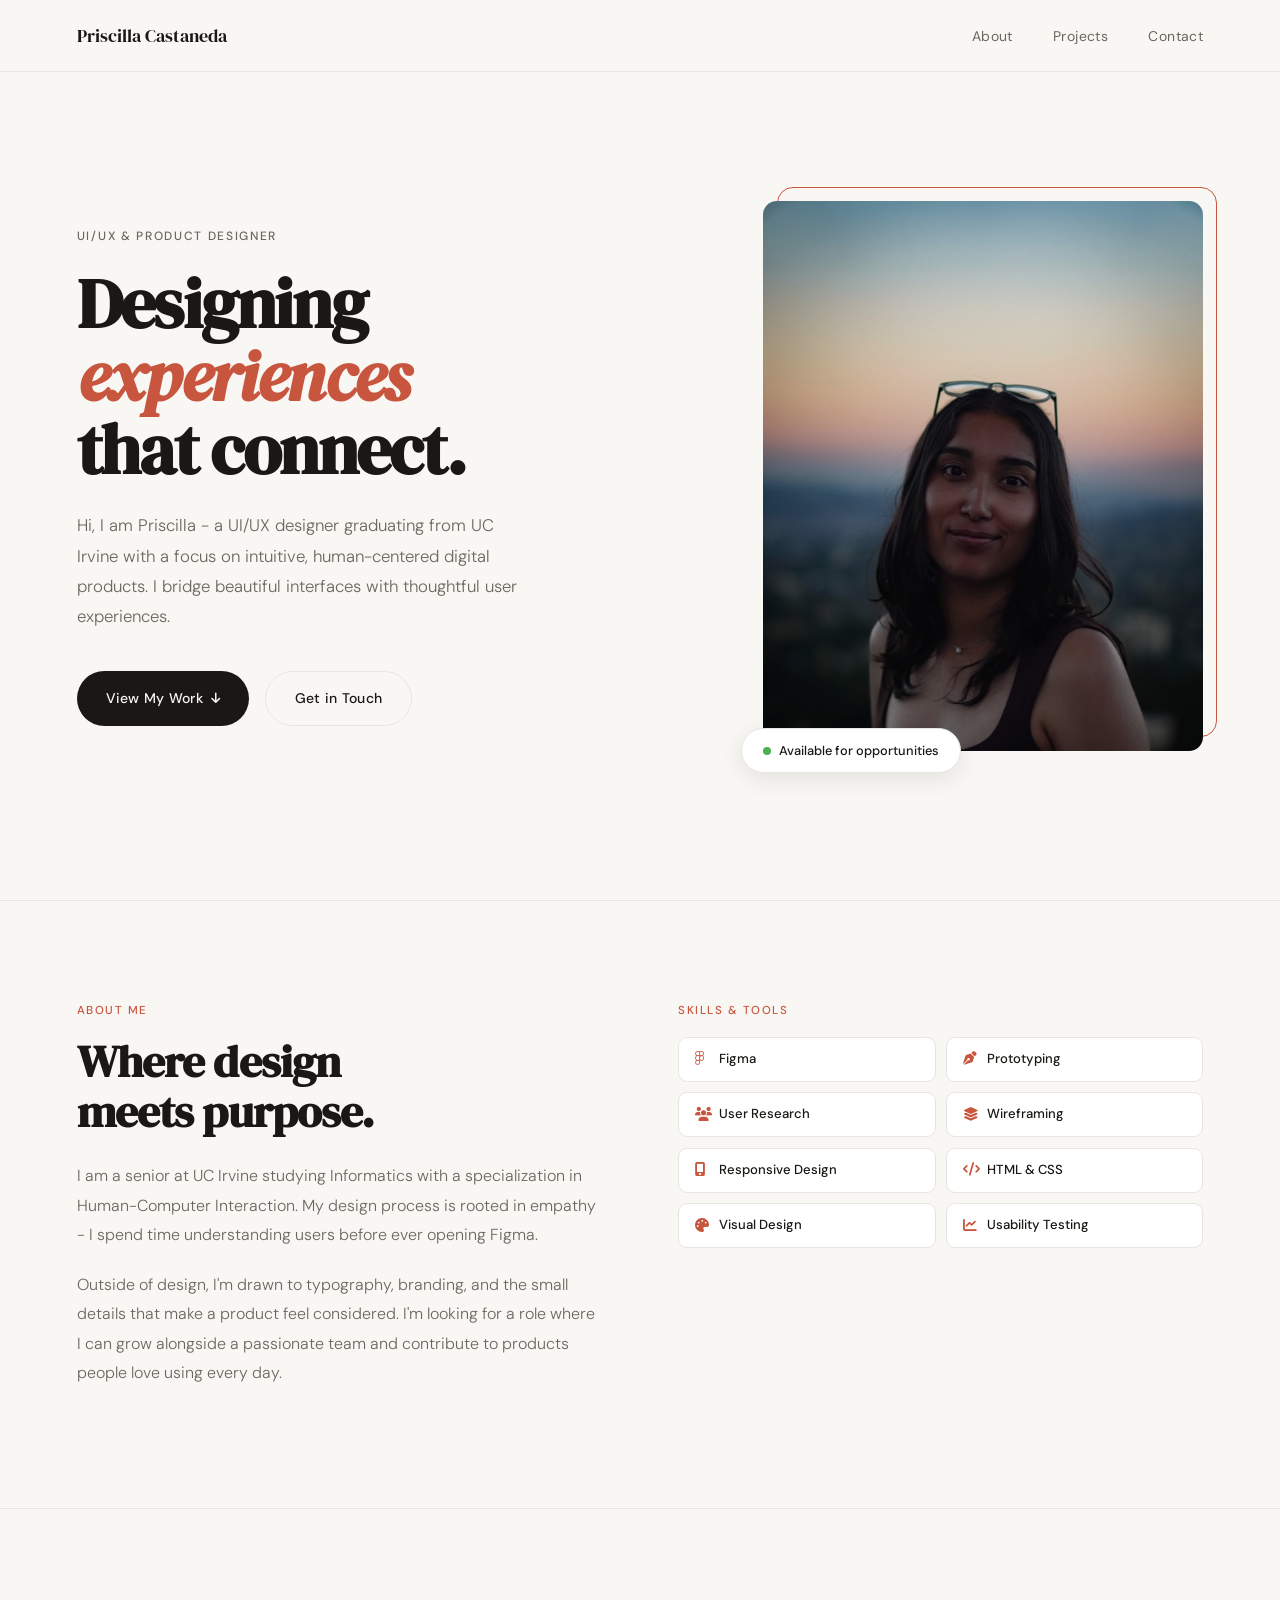
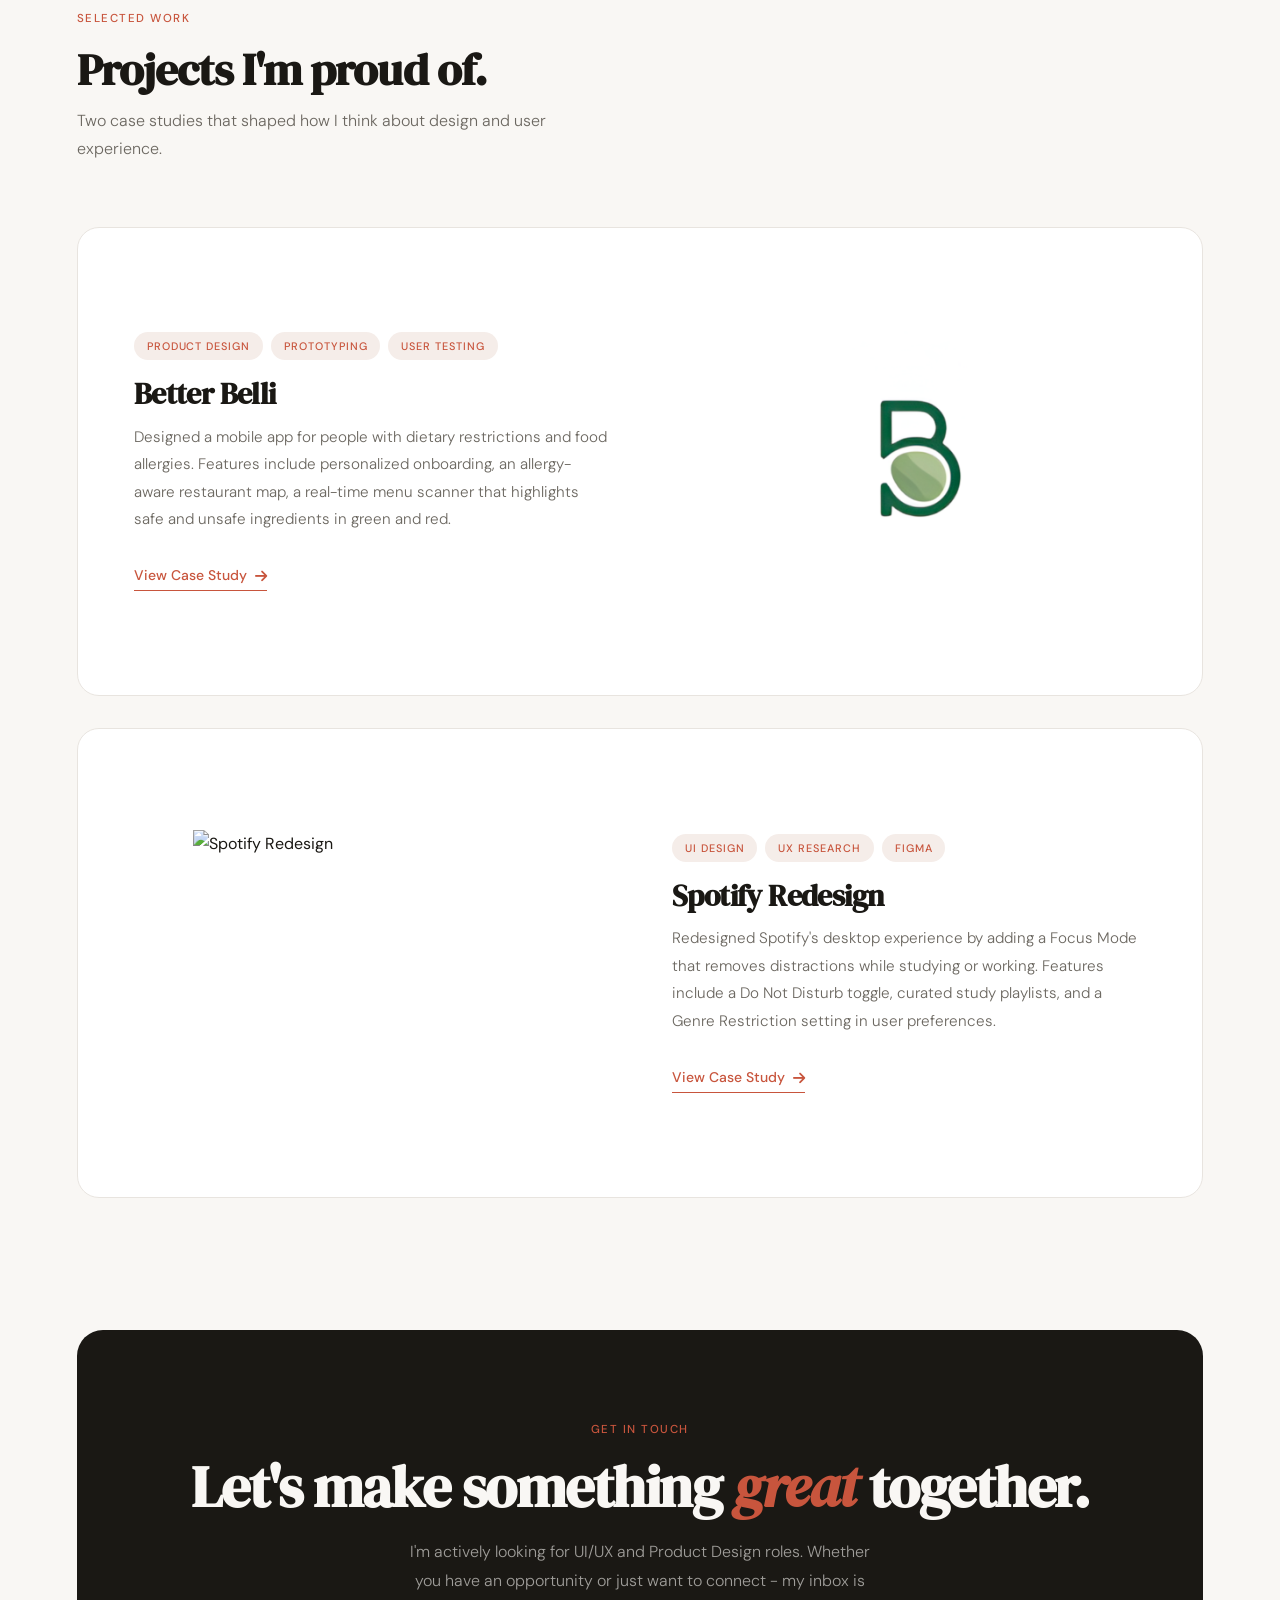
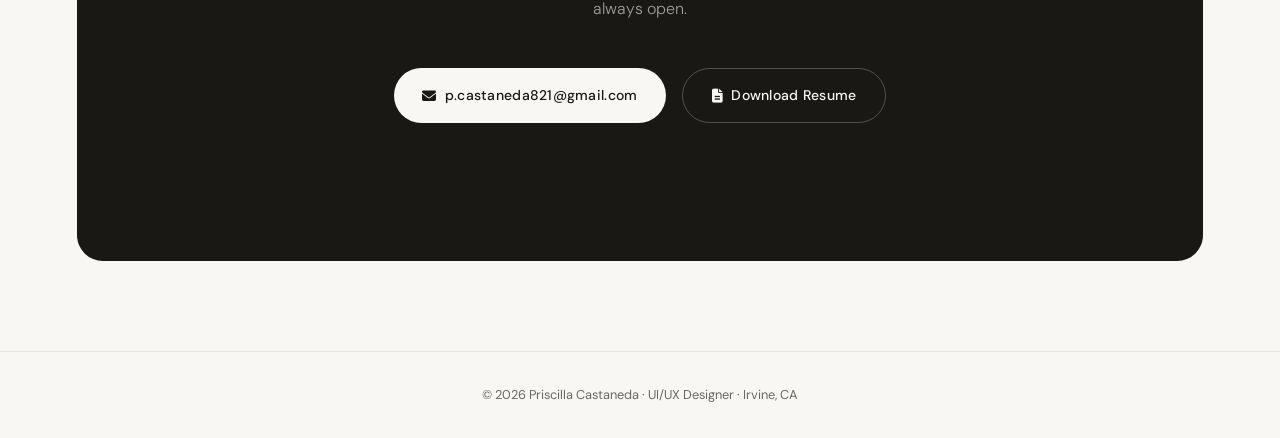
==== commit f793928b: "real changes" ====
--- a/index.html
+++ b/index.html
@@ -99,13 +99,7 @@
     <div class="projects-intro reveal">
       <span class="section-label">Selected Work</span>
       <h2>Projects I'm proud of.</h2>
-      <p>Three case studies that shaped how I think about design and user experience.</p>
-    </div>
-
-    <div class="project-card reveal">
-      <div class="project-img-wrap" style="background: transparent">
-        <img src=""
-      </div>
+      <p>Two case studies that shaped how I think about design and user experience.</p>
     </div>
 
     <div class="project-card reverse reveal">
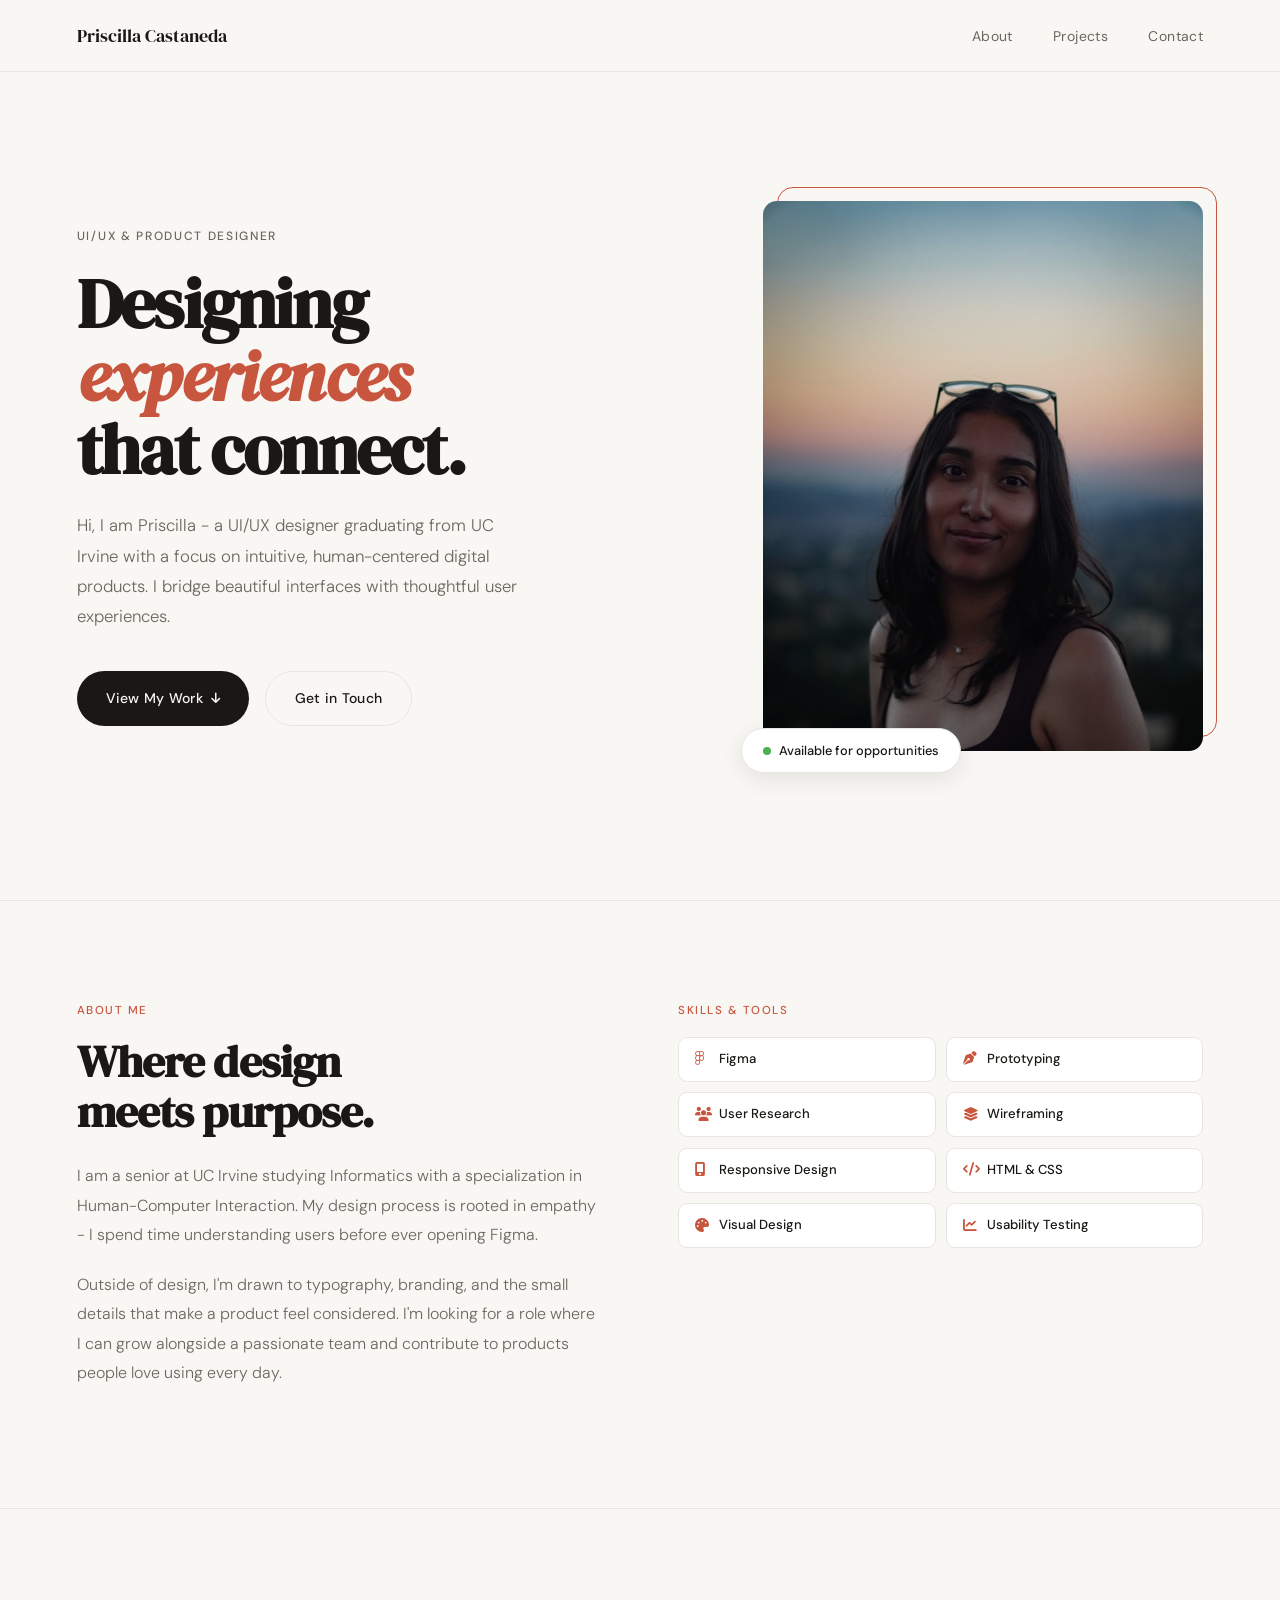
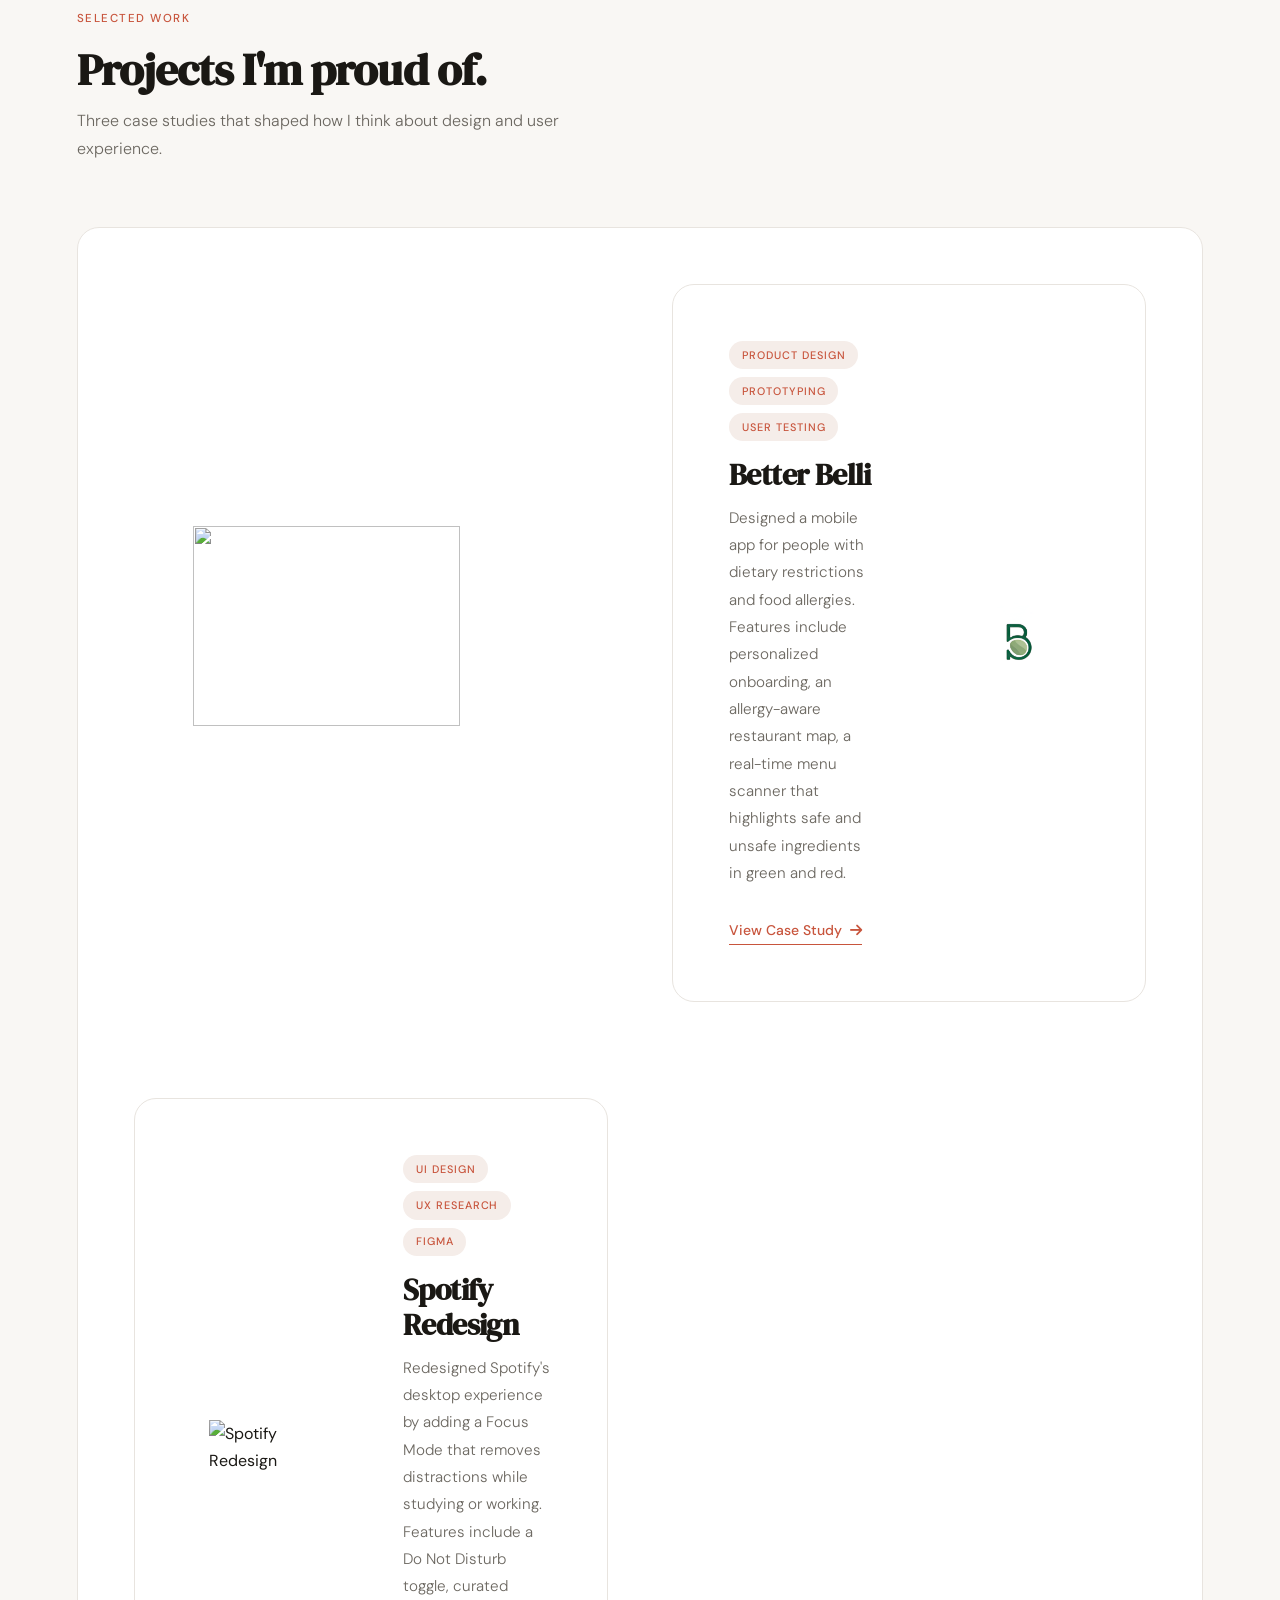
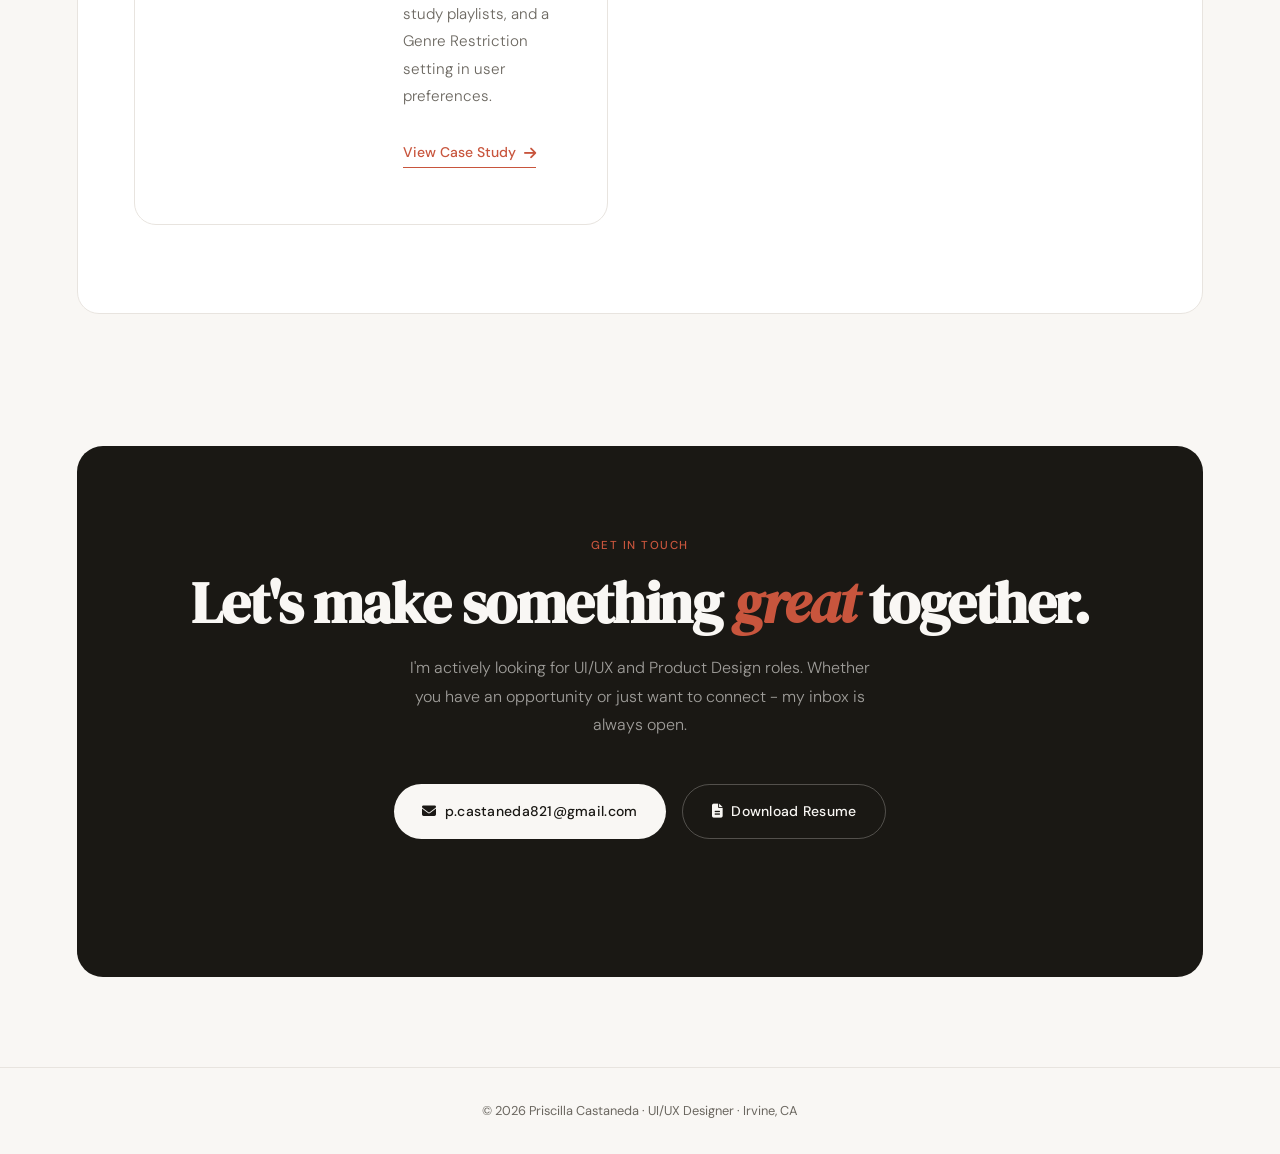
==== commit 1680a1ac: "real changes" ====
--- a/index.html
+++ b/index.html
@@ -99,7 +99,13 @@
     <div class="projects-intro reveal">
       <span class="section-label">Selected Work</span>
       <h2>Projects I'm proud of.</h2>
-      <p>Two case studies that shaped how I think about design and user experience.</p>
+      <p>Three case studies that shaped how I think about design and user experience.</p>
+    </div>
+
+    <div class="project-card reveal">
+      <div class="project-img-wrap" style="background: transparent">
+        <img src=""
+      </div>
     </div>
 
     <div class="project-card reverse reveal">
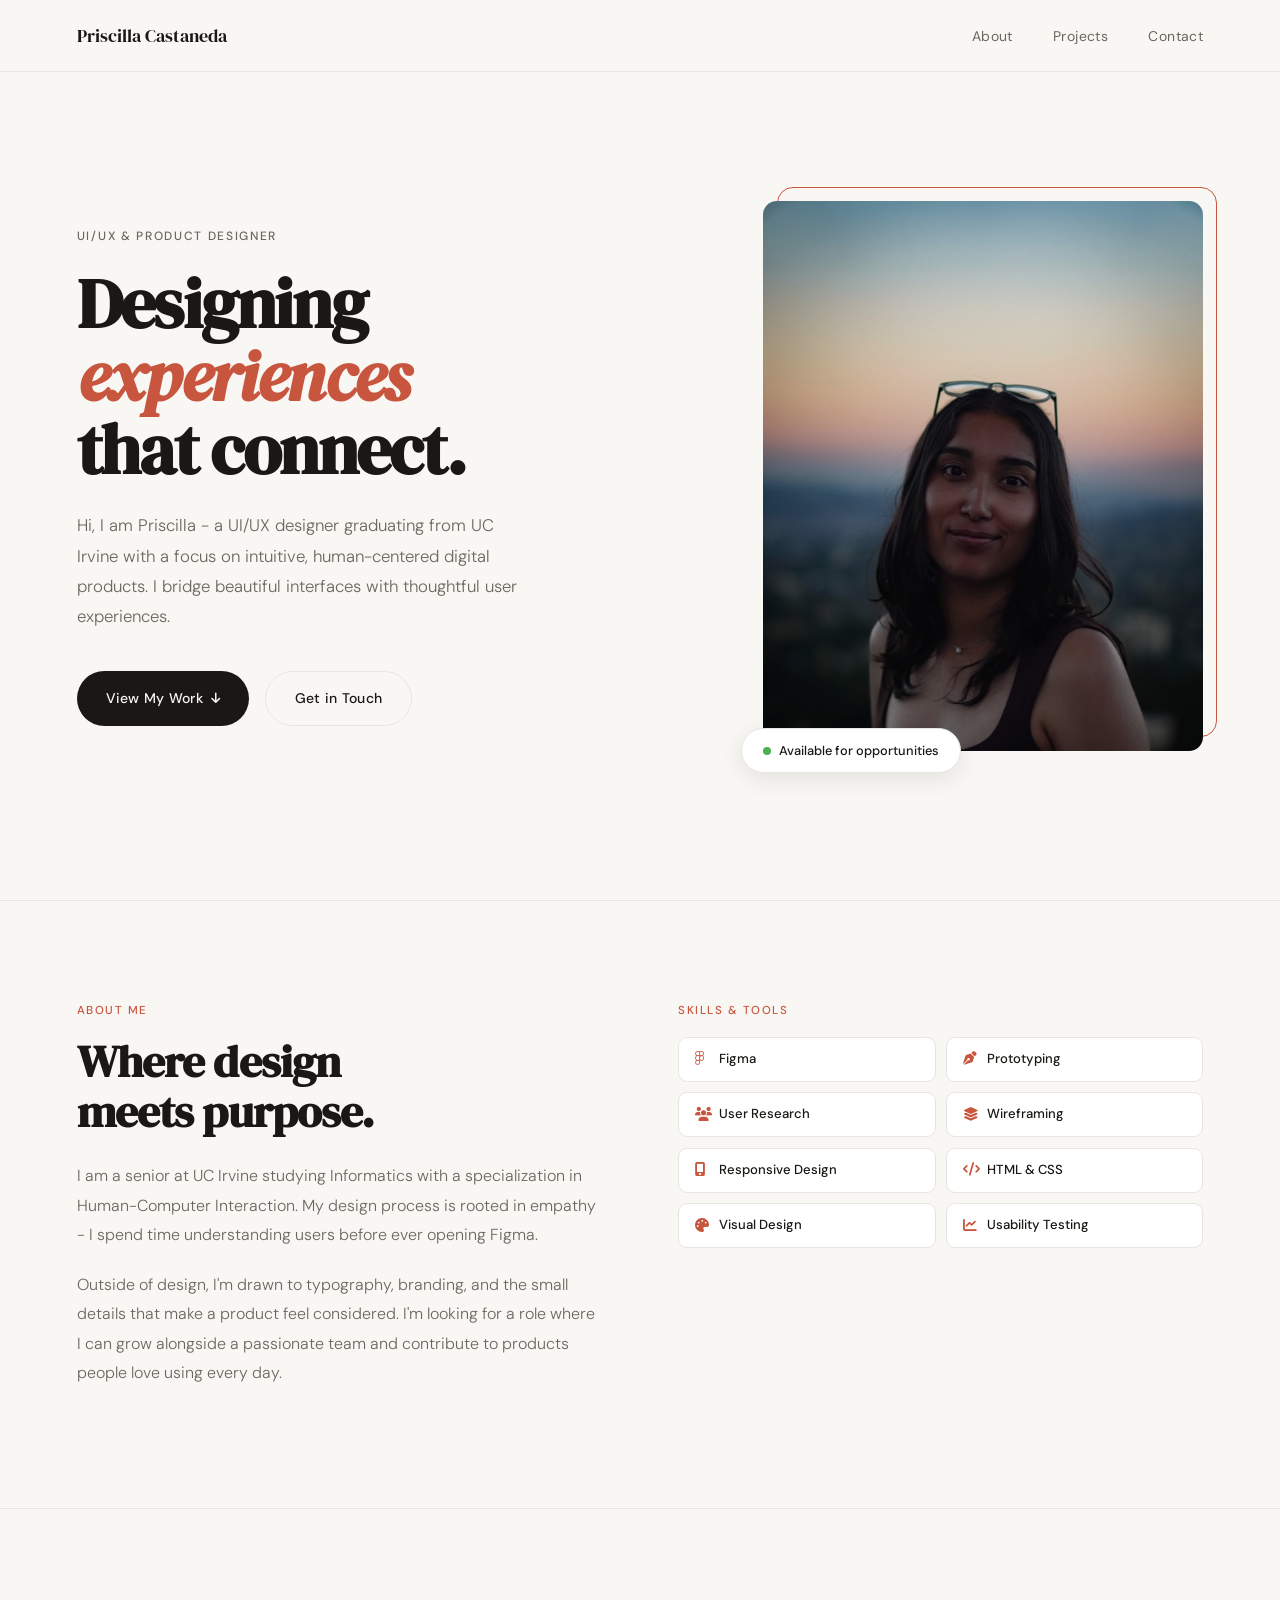
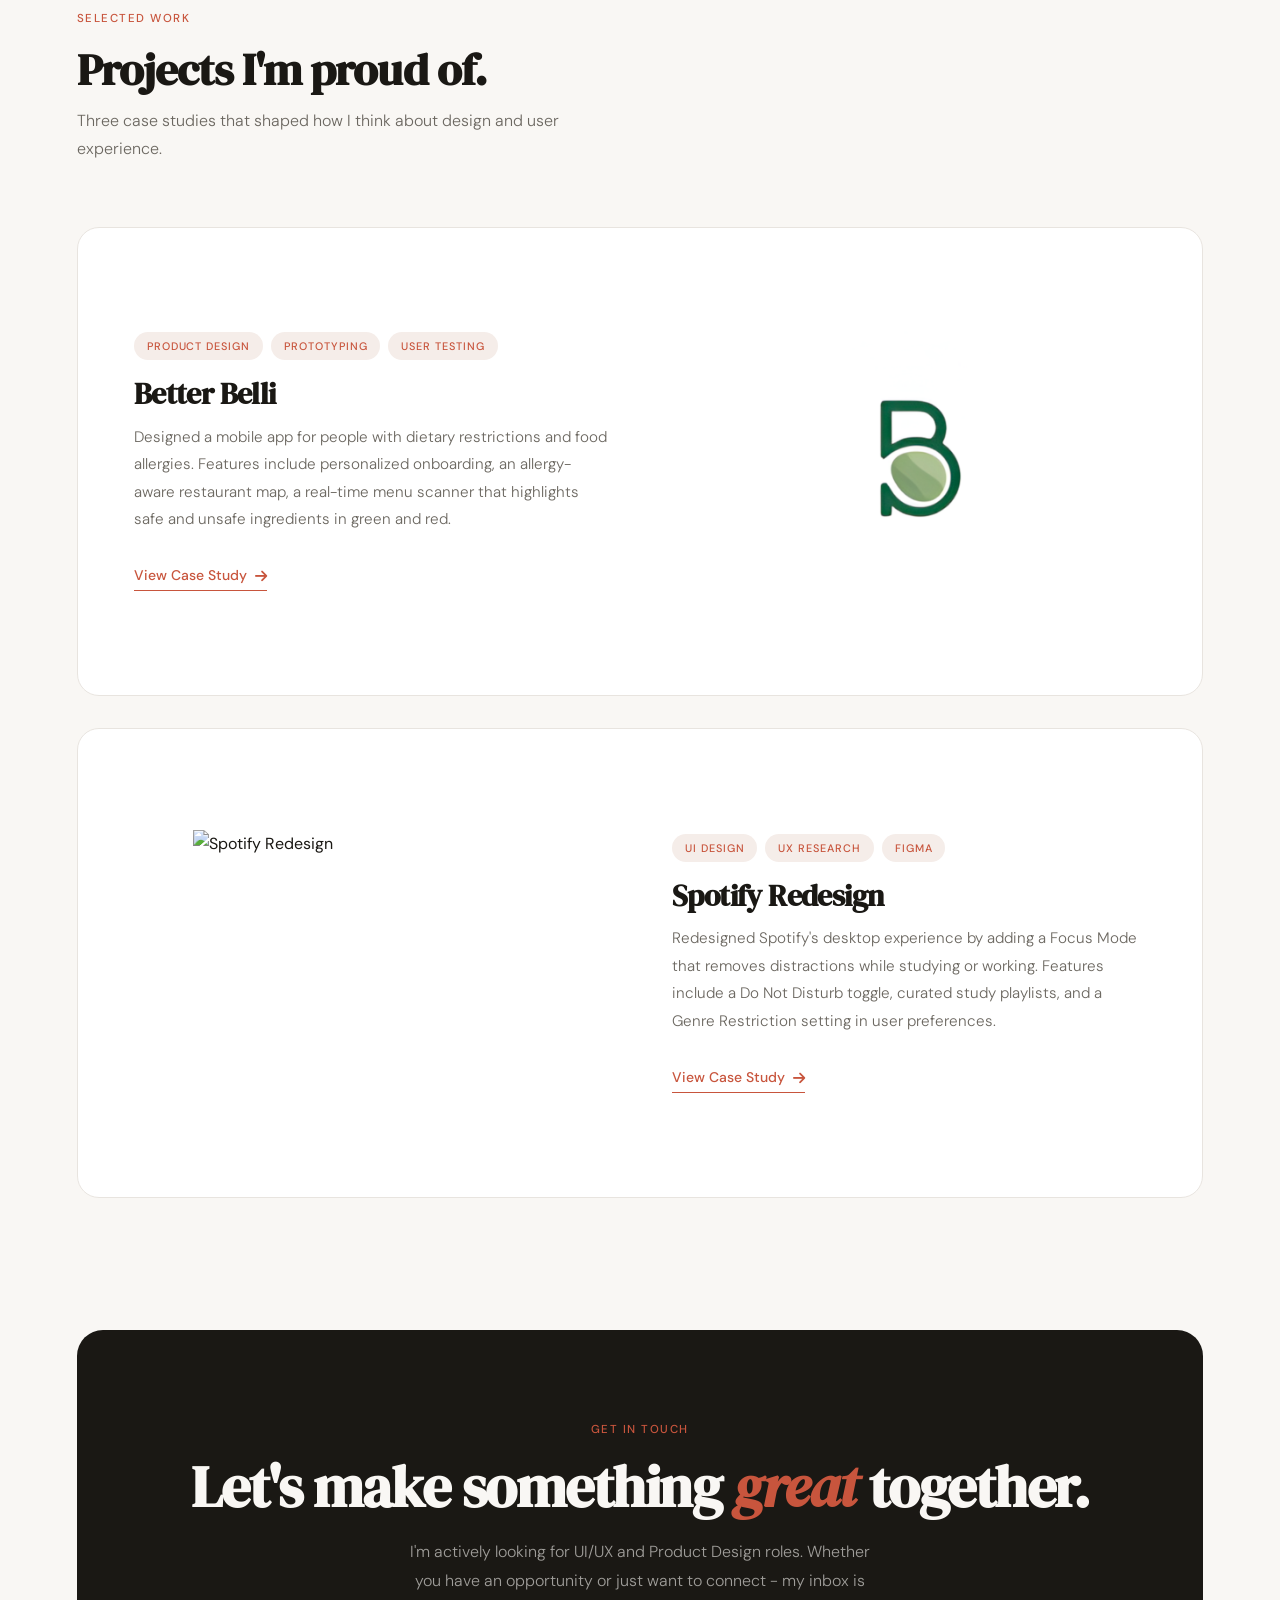
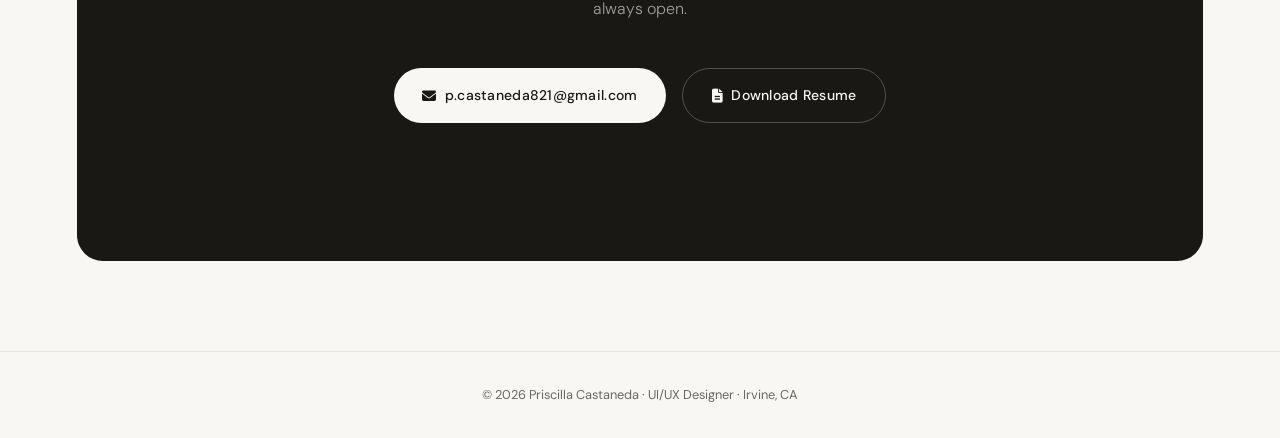
==== commit 5bc160cd: "fixed index.html" ====
--- a/index.html
+++ b/index.html
@@ -102,12 +102,6 @@
       <p>Three case studies that shaped how I think about design and user experience.</p>
     </div>
 
-    <div class="project-card reveal">
-      <div class="project-img-wrap" style="background: transparent">
-        <img src=""
-      </div>
-    </div>
-
     <div class="project-card reverse reveal">
       <div class="project-img-wrap" style="background: transparent">
         <img src="INDEX IMAGES/BETTER BELLI APP.png" alt="Better Belli App" />
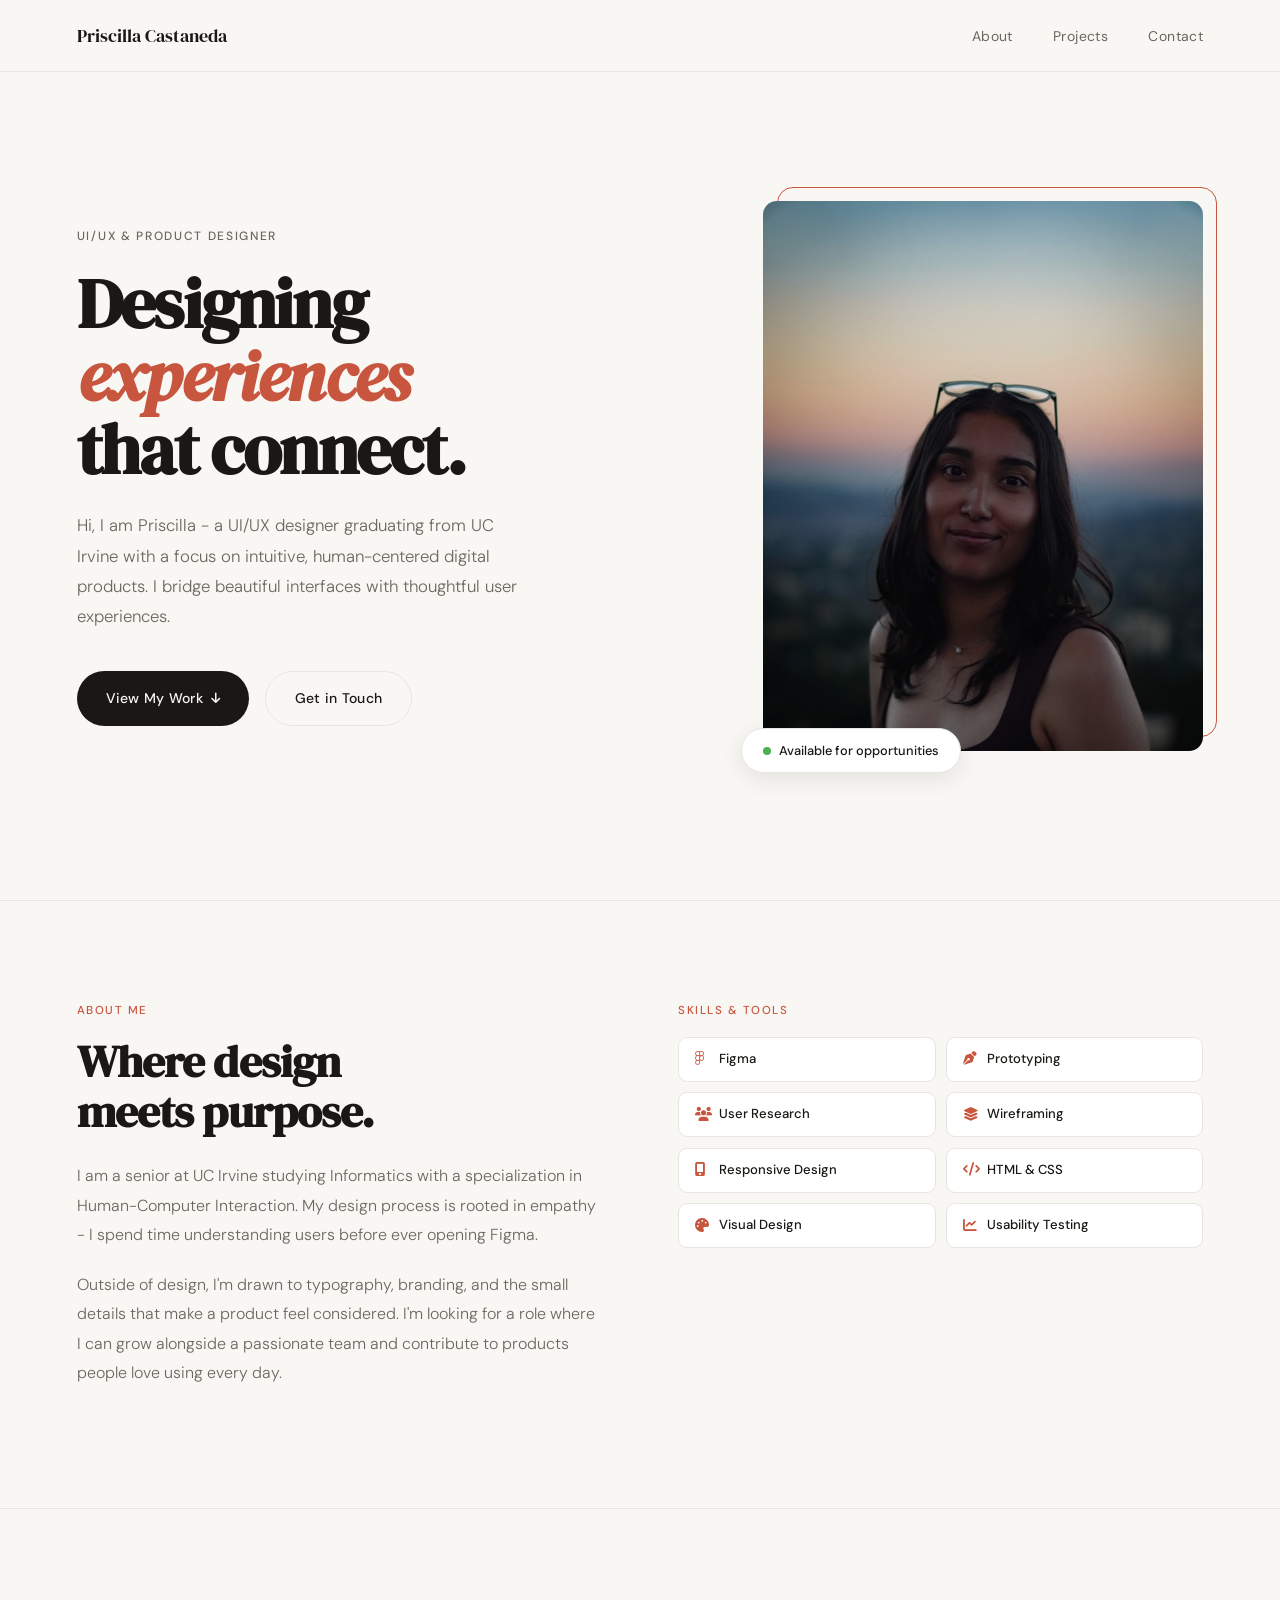
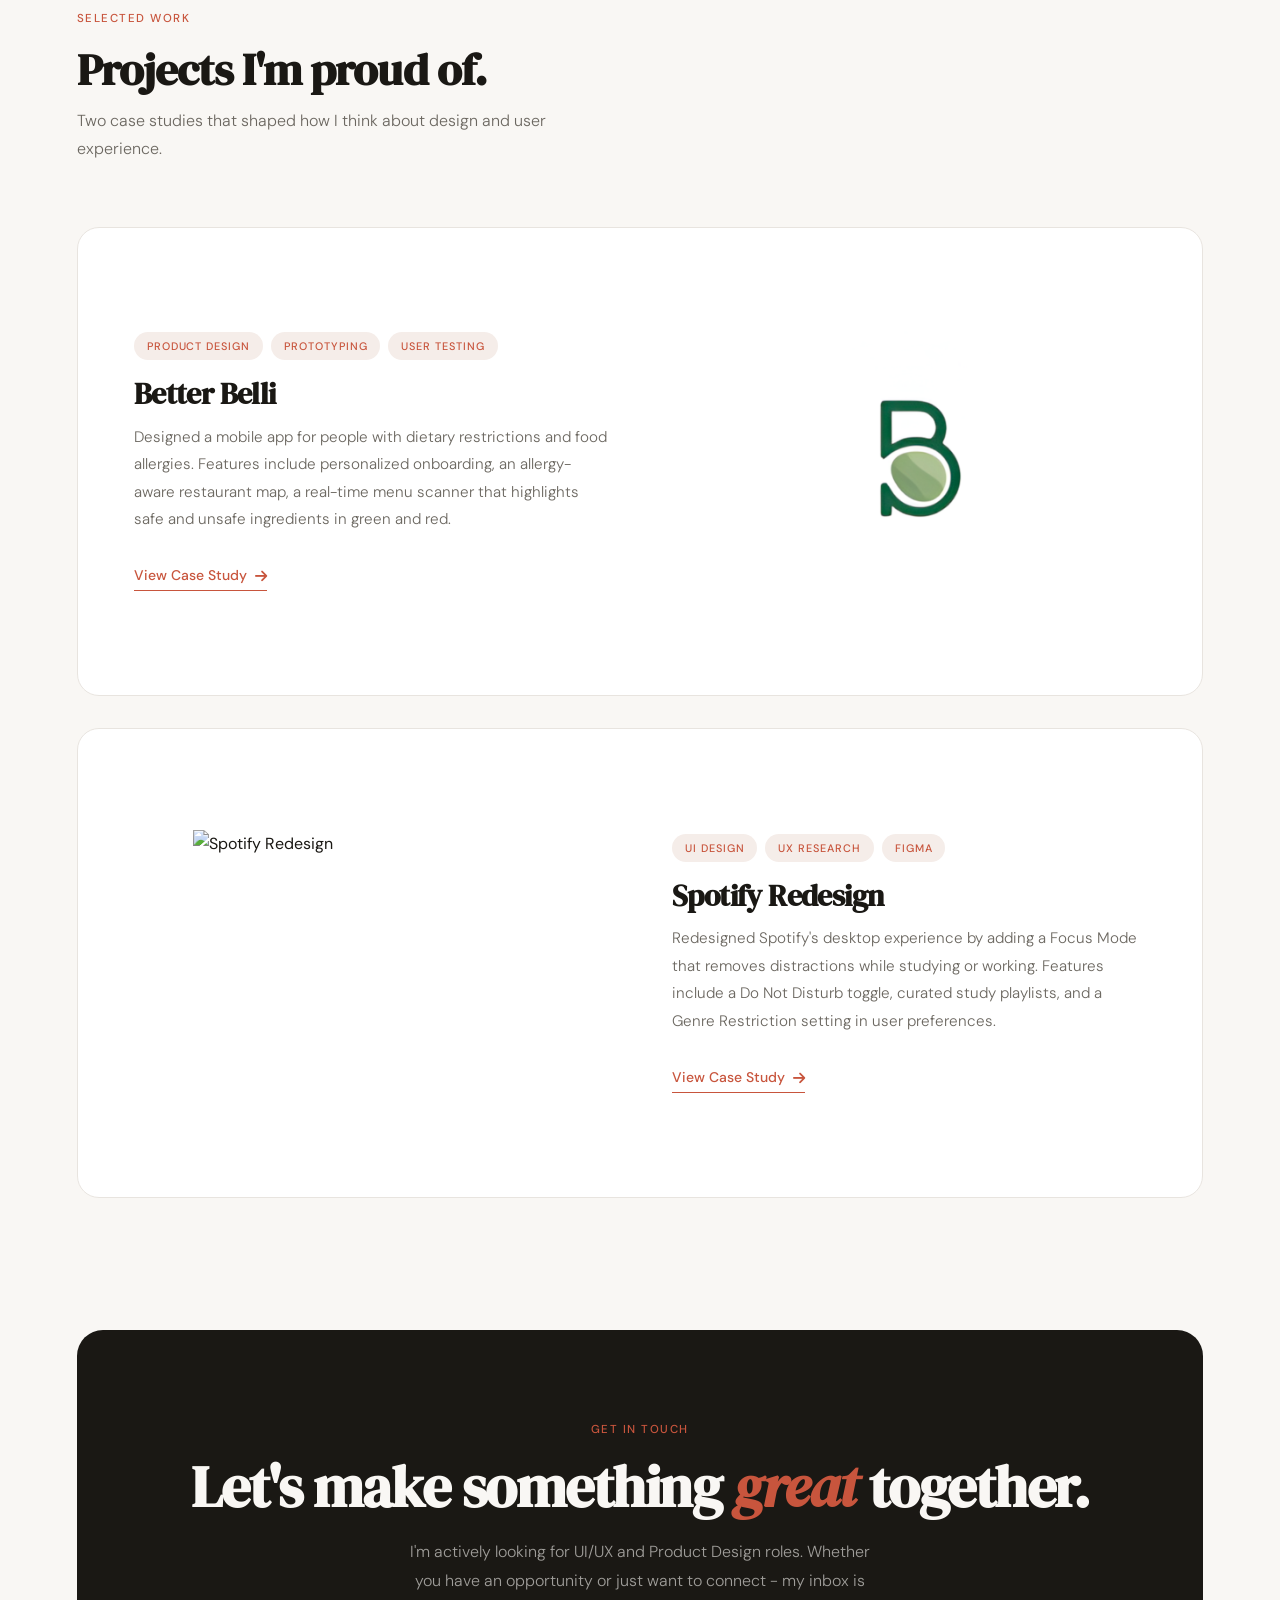
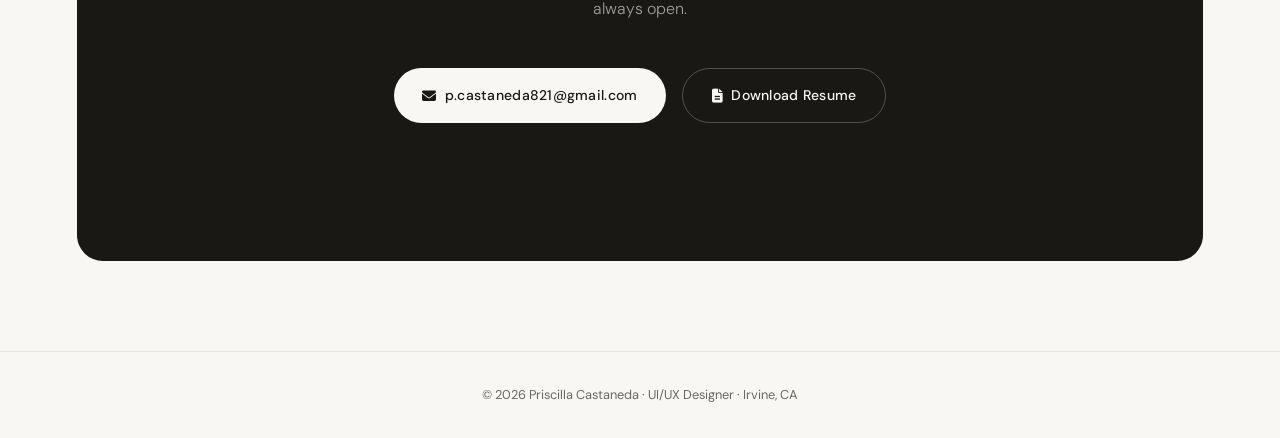
==== commit a8b0c932: "changes to two case studies" ====
--- a/index.html
+++ b/index.html
@@ -99,7 +99,7 @@
     <div class="projects-intro reveal">
       <span class="section-label">Selected Work</span>
       <h2>Projects I'm proud of.</h2>
-      <p>Three case studies that shaped how I think about design and user experience.</p>
+      <p>Two case studies that shaped how I think about design and user experience.</p>
     </div>
 
     <div class="project-card reverse reveal">
